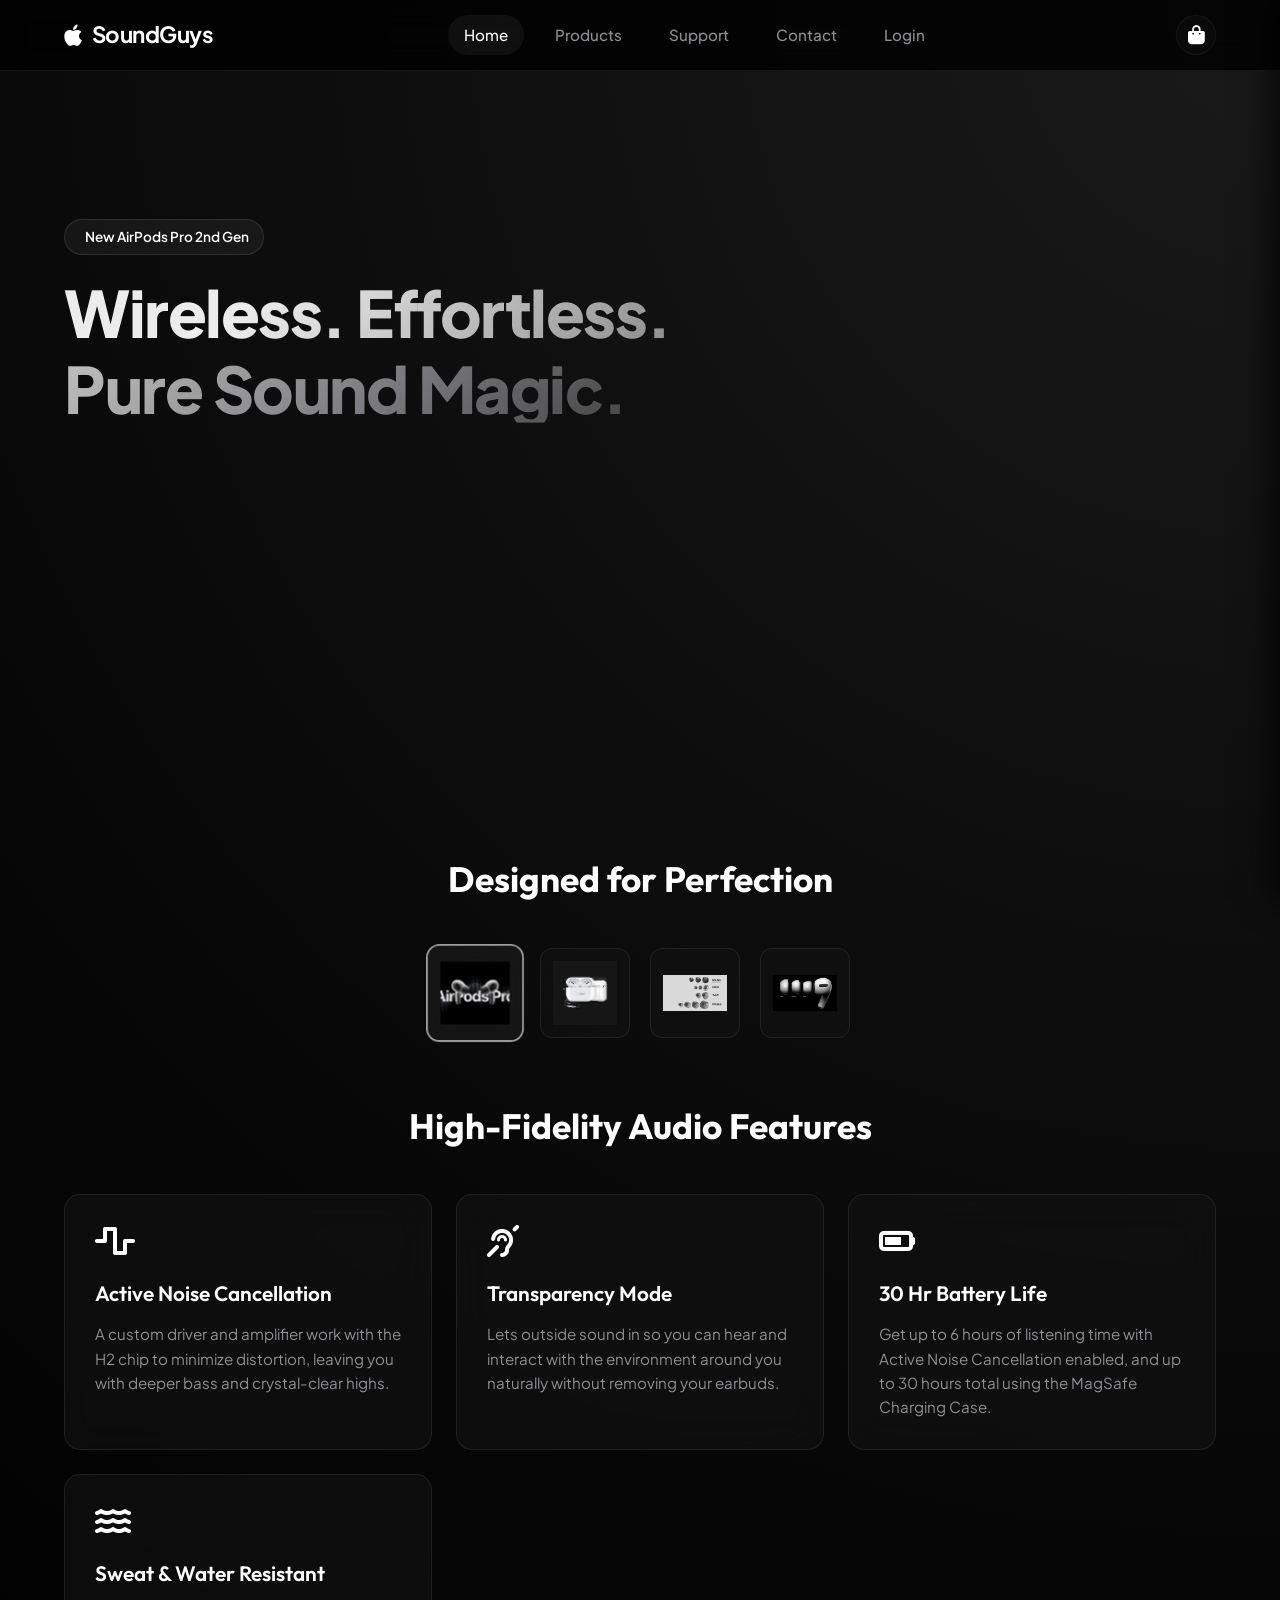
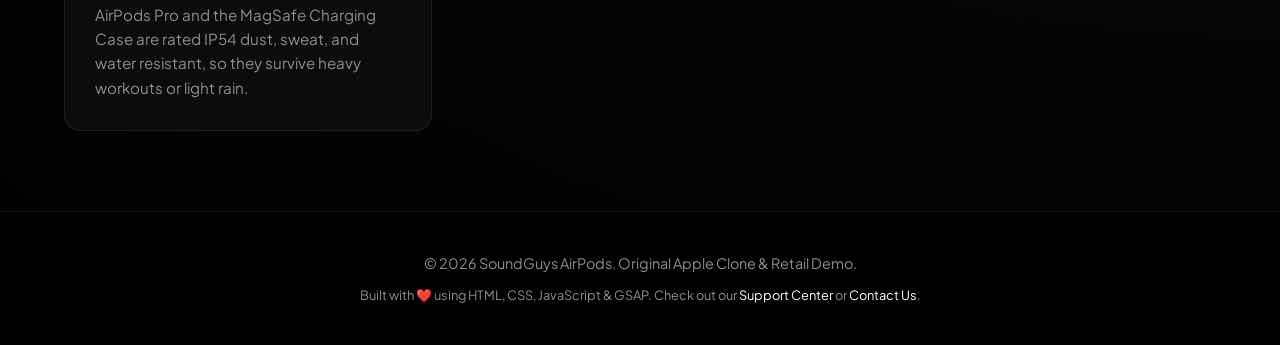
==== index.html @ 5c105b06 "feat: add responsive mobile hamburger navigation menu" ====
<!DOCTYPE html>
<html lang="en">
<head>
  <meta charset="UTF-8">
  <meta name="viewport" content="width=device-width, initial-scale=1.0">
  <meta name="description" content="Discover the ultimate sound experience with SoundGuys AirPods Pro. Immerse yourself with Active Noise Cancellation, Transparency mode, and custom glassmorphism styling.">
  <title>SoundGuys AirPods Pro | Immersive Sound</title>
  
  <!-- CDNs for styling & icons -->
  <link rel="stylesheet" href="https://cdnjs.cloudflare.com/ajax/libs/font-awesome/6.4.0/css/all.min.css">
  <link rel="stylesheet" href="./index.css">
</head>
<body>

  <!-- Global Glassmorphism Header -->
  <header class="global-header">
    <div class="nav-container">
      <a href="./index.html" class="logo-link" id="logo">
        <i class="fa-brands fa-apple"></i>
        <span>SoundGuys</span>
      </a>
      
      <nav class="main-nav">
        <a href="./index.html" class="active">Home</a>
        <a href="./product.html">Products</a>
        <a href="./support.html">Support</a>
        <a href="./contact.html">Contact</a>
        <a href="./login.html">Login</a>
      </nav>

      <div class="nav-actions">
        <button class="icon-btn cart-trigger" id="cartTrigger" aria-label="Open Shopping Bag">
          <i class="fa-solid fa-bag-shopping"></i>
          <span class="cart-btn-badge cart-count-badge" style="display: none;">0</span>
        </button>
        <button class="icon-btn mobile-menu-trigger" id="mobileMenuBtn" aria-label="Toggle Navigation Menu">
          <i class="fa-solid fa-bars"></i>
        </button>
      </div>
    </div>
    
    <!-- Mobile Navigation Panel -->
    <div class="mobile-nav-panel" id="mobileNavPanel">
      <a href="./index.html" class="active">Home</a>
      <a href="./product.html">Products</a>
      <a href="./support.html">Support</a>
      <a href="./contact.html">Contact</a>
      <a href="./login.html">Login</a>
    </div>
  </header>

  <!-- Hero Section -->
  <section class="hero-section">
    <div class="hero-text">
      <div class="hero-badge" id="heroBadge">
        <i class="fa-solid fa-sparkles"></i> New AirPods Pro 2nd Gen
      </div>
      <h1 id="heroTitle">
        <span>Wireless. Effortless.</span>
        <span class="gradient-text">Pure Sound Magic.</span>
      </h1>
      <p id="heroDesc">
        Designed to deliver up to 2x more Active Noise Cancellation for immersive acoustics. Adaptive Audio tailors the noise control to your environment, and Personalized Spatial Audio wraps sound all around you.
      </p>
      <div class="hero-cta" id="heroCta">
        <button class="btn-primary" onclick="addToCart('AirPods Pro', 21389, './imge/airpods-pro.webp')">
          <i class="fa-solid fa-bag-shopping"></i> Buy Now - ₹21,389
        </button>
        <a href="./product.html" class="btn-secondary">
          Explore All Products
        </a>
      </div>
    </div>

    <div class="hero-image-container" id="heroImgContainer">
      <div class="hero-image-bg"></div>
      <img id="mainImage" src="./imge/641141.jpeg" alt="AirPods Pro Showcase" />
    </div>
  </section>

  <!-- Gallery Showcase -->
  <section class="gallery-section">
    <h2 class="section-title">Designed for Perfection</h2>
    
    <div class="gallery-thumbnails" id="galleryThumbnails">
      <div class="gallery-thumbnail glass-panel active" onclick="changeShowcaseImage('./imge/641141.jpeg', this)" aria-label="Main AirPods Case View">
        <img src="./imge/641141.jpeg" alt="AirPods Pro Case View">
      </div>
      <div class="gallery-thumbnail glass-panel" onclick="changeShowcaseImage('./imge/airpods-case.webp', this)" aria-label="Charging Case Close-up">
        <img src="./imge/airpods-case.webp" alt="AirPods Case Detail">
      </div>
      <div class="gallery-thumbnail glass-panel" onclick="changeShowcaseImage('./imge/Ear-tips.webp', this)" aria-label="Ear Tips Sizing Options">
        <img src="./imge/Ear-tips.webp" alt="Ear Tips Detail">
      </div>
      <div class="gallery-thumbnail glass-panel" onclick="changeShowcaseImage('./imge/airpods-fit.jpg', this)" aria-label="Comfort Fit Showcase">
        <img src="./imge/airpods-fit.jpg" alt="AirPods Fit Detail">
      </div>
    </div>
  </section>

  <!-- Technical Specifications Showcase -->
  <section class="specs-section">
    <h2 class="section-title">High-Fidelity Audio Features</h2>
    
    <div class="specs-grid">
      <div class="spec-card glass-panel" id="spec1">
        <i class="fa-solid fa-wave-square"></i>
        <h3>Active Noise Cancellation</h3>
        <p>A custom driver and amplifier work with the H2 chip to minimize distortion, leaving you with deeper bass and crystal-clear highs.</p>
      </div>
      <div class="spec-card glass-panel" id="spec2">
        <i class="fa-solid fa-ear-deaf"></i>
        <h3>Transparency Mode</h3>
        <p>Lets outside sound in so you can hear and interact with the environment around you naturally without removing your earbuds.</p>
      </div>
      <div class="spec-card glass-panel" id="spec3">
        <i class="fa-solid fa-battery-three-quarters"></i>
        <h3>30 Hr Battery Life</h3>
        <p>Get up to 6 hours of listening time with Active Noise Cancellation enabled, and up to 30 hours total using the MagSafe Charging Case.</p>
      </div>
      <div class="spec-card glass-panel" id="spec4">
        <i class="fa-solid fa-water"></i>
        <h3>Sweat & Water Resistant</h3>
        <p>AirPods Pro and the MagSafe Charging Case are rated IP54 dust, sweat, and water resistant, so they survive heavy workouts or light rain.</p>
      </div>
    </div>
  </section>

  <!-- Global Footer -->
  <footer class="global-footer">
    <div class="container">
      <p>&copy; 2026 SoundGuys AirPods. Original Apple Clone & Retail Demo.</p>
      <p style="margin-top: 10px; font-size: 0.8rem; color: var(--text-secondary);">
        Built with ❤️ using HTML, CSS, JavaScript & GSAP. Check out our <a href="./support.html">Support Center</a> or <a href="./contact.html">Contact Us</a>.
      </p>
    </div>
  </footer>

  <!-- Include GSAP and Custom Cart Actions -->
  <script src="https://cdnjs.cloudflare.com/ajax/libs/gsap/3.12.2/gsap.min.js"></script>
  <script src="./cart.js"></script>
  
  <script>
    // GSAP Intro Animations
    window.addEventListener("DOMContentLoaded", () => {
      // Create timeline
      const tl = gsap.timeline({ defaults: { ease: "power3.out" } });
      
      tl.from("#logo", { duration: 0.8, opacity: 0, y: -20 })
        .from(".main-nav a", { duration: 0.5, opacity: 0, y: -10, stagger: 0.1 }, "-=0.4")
        .from("#cartTrigger", { duration: 0.5, opacity: 0, scale: 0.5 }, "-=0.3")
        .from("#heroBadge", { duration: 0.6, opacity: 0, x: -30 })
        .from("#heroTitle span", { duration: 0.8, opacity: 0, y: 30, stagger: 0.15 }, "-=0.4")
        .from("#heroDesc", { duration: 0.6, opacity: 0, y: 20 }, "-=0.4")
        .from("#heroCta button, #heroCta a", { duration: 0.6, opacity: 0, y: 15, stagger: 0.1 }, "-=0.4")
        .from("#heroImgContainer", { duration: 1.2, opacity: 0, scale: 0.8 }, "-=0.8");

      // Subtle Floating Animation for the Main AirPod Image
      gsap.to("#mainImage", {
        y: -15,
        duration: 3,
        ease: "sine.inOut",
        yoyo: true,
        repeat: -1
      });

      // 3D Parallax Tilt Effect on Main Image Container
      const imgContainer = document.getElementById("heroImgContainer");
      const mainImg = document.getElementById("mainImage");
      
      if (imgContainer && mainImg) {
        imgContainer.addEventListener("mousemove", (e) => {
          const rect = imgContainer.getBoundingClientRect();
          const x = e.clientX - rect.left - rect.width/2;
          const y = e.clientY - rect.top - rect.height/2;
          
          // Limit rotation to max 15 degrees
          const rotateX = -y / (rect.height / 30);
          const rotateY = x / (rect.width / 30);
          
          gsap.to(mainImg, {
            rotationX: rotateX,
            rotationY: rotateY,
            transformPerspective: 600,
            ease: "power1.out",
            duration: 0.3
          });
        });

        imgContainer.addEventListener("mouseleave", () => {
          gsap.to(mainImg, {
            rotationX: 0,
            rotationY: 0,
            ease: "power2.out",
            duration: 0.6
          });
        });
      }
      
      // Scroll-Triggered animations for spec cards (approximate viewport trigger for simple landing page)
      gsap.from(".spec-card", {
        opacity: 0,
        y: 50,
        duration: 0.8,
        stagger: 0.2,
        ease: "power2.out",
        delay: 0.5
      });
    });

    // Gallery Swap Animation (GSAP Crossfade)
    function changeShowcaseImage(src, element) {
      const mainImage = document.getElementById("mainImage");
      if (!mainImage || mainImage.src.endsWith(src.replace("./", ""))) return;

      // Deactivate other thumbnails
      document.querySelectorAll(".gallery-thumbnail").forEach(thumb => {
        thumb.classList.remove("active");
      });
      element.classList.add("active");

      // Crossfade transition
      gsap.to(mainImage, {
        opacity: 0,
        scale: 0.95,
        duration: 0.35,
        onComplete: () => {
          mainImage.src = src;
          gsap.to(mainImage, {
            opacity: 1,
            scale: 1,
            duration: 0.45,
            ease: "back.out(1.2)"
          });
        }
      });
    }
  </script>
</body>
</html>
---- index.css ----
/* Import Premium Fonts */
@import url('https://fonts.googleapis.com/css2?family=Outfit:wght@300;400;500;600;700;800&family=Plus+Jakarta+Sans:wght@300;400;500;600;700&display=swap');

/* Reset and Global Styles */
* {
  margin: 0;
  padding: 0;
  box-sizing: border-box;
  font-family: var(--font-body);
}

:root {
  --bg-color: #000000;
  --bg-gradient: radial-gradient(circle at top right, #1a1a1a 0%, #080808 60%, #000000 100%);
  --panel-bg: rgba(18, 18, 18, 0.7);
  --panel-bg-opaque: #121212;
  --panel-border: rgba(255, 255, 255, 0.08);
  --text-primary: #ffffff;
  --text-secondary: #8e8e93;
  --accent-color: #ffffff;
  --accent-glow: rgba(255, 255, 255, 0.12);
  --accent-hover: #e8e8ed;
  --danger-color: #8e8e93; /* Monochromatic alternative for alerts */
  --success-color: #ffffff;
  --info-color: #8e8e93;
  --backdrop-blur: blur(20px);
  --transition-smooth: all 0.4s cubic-bezier(0.16, 1, 0.3, 1);
  --font-heading: 'Outfit', sans-serif;
  --font-body: 'Plus Jakarta Sans', sans-serif;
}

body {
  background: var(--bg-color);
  background-image: var(--bg-gradient);
  color: var(--text-primary);
  min-height: 100vh;
  overflow-x: hidden;
  line-height: 1.6;
}

/* Custom Scrollbar */
::-webkit-scrollbar {
  width: 10px;
}
::-webkit-scrollbar-track {
  background: var(--bg-color);
}
::-webkit-scrollbar-thumb {
  background: rgba(255, 255, 255, 0.1);
  border-radius: 5px;
  border: 2px solid var(--bg-color);
}
::-webkit-scrollbar-thumb:hover {
  background: rgba(255, 255, 255, 0.2);
}

/* Glassmorphism Containers */
.glass-panel {
  background: var(--panel-bg);
  backdrop-filter: var(--backdrop-blur);
  -webkit-backdrop-filter: var(--backdrop-blur);
  border: 1px solid var(--panel-border);
  border-radius: 16px;
}

/* Navigation Bar */
header.global-header {
  position: sticky;
  top: 0;
  z-index: 100;
  background: rgba(0, 0, 0, 0.8);
  backdrop-filter: blur(15px);
  -webkit-backdrop-filter: blur(15px);
  border-bottom: 1px solid var(--panel-border);
  padding: 15px 0;
}

header.global-header .nav-container {
  max-width: 1200px;
  margin: 0 auto;
  display: flex;
  justify-content: space-between;
  align-items: center;
  padding: 0 24px;
}

.logo-link {
  display: flex;
  align-items: center;
  gap: 10px;
  text-decoration: none;
  color: var(--text-primary);
  font-family: var(--font-heading);
  font-weight: 700;
  font-size: 1.4rem;
  letter-spacing: -0.5px;
  transition: var(--transition-smooth);
}

.logo-link i {
  color: var(--text-primary);
  font-size: 1.5rem;
}

.logo-link:hover {
  transform: translateY(-1px);
  opacity: 0.9;
}

nav.main-nav {
  display: flex;
  align-items: center;
  gap: 15px;
}

nav.main-nav a {
  color: var(--text-secondary);
  text-decoration: none;
  font-weight: 500;
  font-size: 0.95rem;
  padding: 8px 16px;
  border-radius: 20px;
  transition: var(--transition-smooth);
  position: relative;
}

nav.main-nav a:hover,
nav.main-nav a.active {
  color: var(--text-primary);
  background: rgba(255, 255, 255, 0.05);
}

/* Navbar action buttons */
.nav-actions {
  display: flex;
  align-items: center;
  gap: 16px;
}

.icon-btn {
  background: none;
  border: none;
  color: var(--text-primary);
  font-size: 1.2rem;
  cursor: pointer;
  width: 40px;
  height: 40px;
  border-radius: 50%;
  display: flex;
  align-items: center;
  justify-content: center;
  transition: var(--transition-smooth);
  position: relative;
  border: 1px solid rgba(255, 255, 255, 0.05);
  background: rgba(255, 255, 255, 0.02);
}

.icon-btn:hover {
  background: rgba(255, 255, 255, 0.1);
  border-color: rgba(255, 255, 255, 0.2);
  transform: translateY(-2px);
}

.cart-btn-badge {
  position: absolute;
  top: -5px;
  right: -5px;
  background: var(--text-primary);
  color: var(--bg-color);
  font-size: 0.75rem;
  font-weight: 700;
  width: 20px;
  height: 20px;
  border-radius: 50%;
  display: flex;
  align-items: center;
  justify-content: center;
  box-shadow: 0 0 10px var(--accent-glow);
  animation: badgePulse 2s infinite;
}

@keyframes badgePulse {
  0% { transform: scale(1); }
  50% { transform: scale(1.1); box-shadow: 0 0 15px var(--accent-color); }
  100% { transform: scale(1); }
}

/* Floating / Global Buttons - Monochrome */
.btn-primary {
  background: var(--accent-color);
  color: var(--bg-color);
  border: none;
  padding: 12px 28px;
  border-radius: 30px;
  font-size: 1rem;
  font-weight: 700;
  cursor: pointer;
  display: inline-flex;
  align-items: center;
  gap: 8px;
  transition: var(--transition-smooth);
  box-shadow: 0 4px 14px var(--accent-glow);
}

.btn-primary:hover {
  background: var(--accent-hover);
  box-shadow: 0 6px 20px var(--accent-glow);
  transform: translateY(-2px);
}

.btn-secondary {
  background: rgba(255, 255, 255, 0.05);
  color: var(--text-primary);
  border: 1px solid rgba(255, 255, 255, 0.08);
  padding: 12px 28px;
  border-radius: 30px;
  font-size: 1rem;
  font-weight: 600;
  cursor: pointer;
  display: inline-flex;
  align-items: center;
  gap: 8px;
  transition: var(--transition-smooth);
}

.btn-secondary:hover {
  background: rgba(255, 255, 255, 0.12);
  border-color: rgba(255, 255, 255, 0.2);
  transform: translateY(-2px);
}

/* Home / Hero Showcase */
.hero-section {
  max-width: 1200px;
  margin: 0 auto;
  padding: 60px 24px;
  display: grid;
  grid-template-columns: 1.2fr 0.8fr;
  align-items: center;
  gap: 40px;
  min-height: 80vh;
}

.hero-text {
  max-width: 650px;
}

.hero-badge {
  display: inline-flex;
  align-items: center;
  gap: 6px;
  background: rgba(255, 255, 255, 0.05);
  border: 1px solid rgba(255, 255, 255, 0.1);
  color: var(--text-primary);
  padding: 6px 14px;
  border-radius: 20px;
  font-size: 0.85rem;
  font-weight: 600;
  margin-bottom: 20px;
}

.hero-text h1 {
  font-family: var(--font-heading);
  font-size: 4rem;
  font-weight: 800;
  line-height: 1.1;
  letter-spacing: -1.5px;
  margin-bottom: 24px;
}

.hero-text h1 span {
  display: block;
  background: linear-gradient(135deg, #ffffff 30%, #8e8e8e 100%);
  -webkit-background-clip: text;
  -webkit-text-fill-color: transparent;
}

.hero-text h1 span.gradient-text {
  background: linear-gradient(135deg, #ffffff 0%, #a1a1a6 50%, #444444 100%);
  -webkit-background-clip: text;
  -webkit-text-fill-color: transparent;
}

.hero-text p {
  font-size: 1.15rem;
  color: var(--text-secondary);
  margin-bottom: 36px;
  max-width: 550px;
}

.hero-cta {
  display: flex;
  gap: 16px;
  flex-wrap: wrap;
}

.hero-image-container {
  display: flex;
  justify-content: center;
  align-items: center;
  position: relative;
}

.hero-image-bg {
  position: absolute;
  width: 400px;
  height: 400px;
  background: radial-gradient(circle, var(--accent-glow) 0%, rgba(0,0,0,0) 70%);
  z-index: 1;
  filter: blur(20px);
}

.hero-image-container img {
  position: relative;
  z-index: 2;
  width: 100%;
  max-width: 400px;
  height: auto;
  filter: drop-shadow(0 20px 40px rgba(0,0,0,0.5));
  transition: transform 0.1s ease-out;
}

/* Features Showcase Grid */
.specs-section {
  max-width: 1200px;
  margin: 60px auto;
  padding: 0 24px;
}

.section-title {
  text-align: center;
  font-family: var(--font-heading);
  font-size: 2.2rem;
  font-weight: 700;
  margin-bottom: 40px;
}

.specs-grid {
  display: grid;
  grid-template-columns: repeat(auto-fit, minmax(280px, 1fr));
  gap: 24px;
}

.spec-card {
  padding: 30px;
  text-align: left;
  transition: var(--transition-smooth);
}

.spec-card:hover {
  transform: translateY(-5px);
  border-color: rgba(255, 255, 255, 0.15);
  box-shadow: 0 10px 30px rgba(0,0,0,0.3);
}

.spec-card i {
  font-size: 2rem;
  color: var(--text-primary);
  margin-bottom: 20px;
  display: inline-block;
}

.spec-card h3 {
  font-family: var(--font-heading);
  font-size: 1.3rem;
  font-weight: 600;
  margin-bottom: 12px;
}

.spec-card p {
  color: var(--text-secondary);
  font-size: 0.95rem;
}

/* Interactive Image Gallery */
.gallery-section {
  max-width: 1200px;
  margin: 60px auto;
  padding: 0 24px;
  text-align: center;
}

.gallery-thumbnails {
  display: flex;
  justify-content: center;
  gap: 20px;
  margin-top: 40px;
  flex-wrap: wrap;
}

.gallery-thumbnail {
  padding: 12px;
  cursor: pointer;
  transition: var(--transition-smooth);
  width: 90px;
  height: 90px;
  display: flex;
  align-items: center;
  justify-content: center;
  border-radius: 12px;
}

.gallery-thumbnail img {
  max-width: 100%;
  max-height: 100%;
  object-fit: contain;
}

.gallery-thumbnail:hover,
.gallery-thumbnail.active {
  border-color: var(--text-primary);
  background: rgba(255, 255, 255, 0.05);
  transform: scale(1.08);
}

/* Footer Section */
footer.global-footer {
  border-top: 1px solid var(--panel-border);
  background: rgba(0, 0, 0, 0.95);
  padding: 40px 0;
  margin-top: 80px;
  text-align: center;
  color: var(--text-secondary);
  font-size: 0.9rem;
}

footer.global-footer a {
  color: var(--text-primary);
  text-decoration: none;
  transition: var(--transition-smooth);
}

footer.global-footer a:hover {
  color: var(--text-secondary);
}

/* SHOPPING CART DRAWER STYLING */
.cart-overlay {
  position: fixed;
  top: 0;
  left: 0;
  width: 100%;
  height: 100%;
  background: rgba(0, 0, 0, 0.7);
  backdrop-filter: blur(8px);
  z-index: 1000;
  opacity: 0;
  visibility: hidden;
  transition: var(--transition-smooth);
}

.cart-overlay.active {
  opacity: 1;
  visibility: visible;
}

.cart-drawer {
  position: fixed;
  top: 0;
  right: 0;
  width: 420px;
  max-width: 100%;
  height: 100%;
  background: var(--panel-bg-opaque);
  border-left: 1px solid var(--panel-border);
  z-index: 1001;
  transform: translateX(100%);
  transition: var(--transition-smooth);
  display: flex;
  flex-direction: column;
  box-shadow: -10px 0 30px rgba(0,0,0,0.7);
}

.cart-drawer.open {
  transform: translateX(0);
}

.cart-header {
  padding: 24px;
  border-bottom: 1px solid var(--panel-border);
  display: flex;
  justify-content: space-between;
  align-items: center;
}

.cart-header h3 {
  font-family: var(--font-heading);
  font-size: 1.4rem;
  font-weight: 700;
  display: flex;
  align-items: center;
  gap: 8px;
}

.cart-count-badge {
  background: var(--text-primary);
  color: var(--bg-color);
  font-size: 0.8rem;
  padding: 2px 8px;
  border-radius: 12px;
}

.cart-close-btn {
  background: none;
  border: none;
  color: var(--text-primary);
  font-size: 1.8rem;
  cursor: pointer;
  transition: var(--transition-smooth);
}

.cart-close-btn:hover {
  transform: rotate(90deg);
  color: var(--text-secondary);
}

.cart-body {
  flex: 1;
  overflow-y: auto;
  padding: 24px;
  display: flex;
  flex-direction: column;
  gap: 20px;
}

/* Empty Cart State */
.cart-empty-state {
  text-align: center;
  margin: auto 0;
  display: flex;
  flex-direction: column;
  align-items: center;
  gap: 16px;
  color: var(--text-secondary);
}

.cart-empty-state i {
  font-size: 3rem;
  color: rgba(255,255,255,0.03);
}

.cart-shop-link {
  color: var(--text-primary);
  text-decoration: none;
  font-weight: 600;
  font-size: 0.95rem;
  transition: var(--transition-smooth);
  border-bottom: 1px solid transparent;
}

.cart-shop-link:hover {
  border-color: var(--text-primary);
}

/* Cart Items */
.cart-item {
  display: flex;
  gap: 16px;
  padding-bottom: 20px;
  border-bottom: 1px solid rgba(255, 255, 255, 0.05);
}

.cart-item-image {
  width: 80px;
  height: 80px;
  object-fit: contain;
  background: rgba(255,255,255,0.02);
  border-radius: 8px;
  padding: 8px;
  border: 1px solid rgba(255, 255, 255, 0.05);
}

.cart-item-details {
  flex: 1;
  display: flex;
  flex-direction: column;
  justify-content: space-between;
}

.cart-item-name {
  font-family: var(--font-heading);
  font-size: 1.05rem;
  font-weight: 600;
}

.cart-item-price {
  font-size: 0.95rem;
  font-weight: 600;
  color: var(--text-primary);
}

.cart-item-controls {
  display: flex;
  justify-content: space-between;
  align-items: center;
  margin-top: 8px;
}

.quantity-control {
  display: flex;
  align-items: center;
  border: 1px solid rgba(255,255,255,0.08);
  border-radius: 6px;
  overflow: hidden;
}

.quantity-control button {
  background: rgba(255, 255, 255, 0.02);
  border: none;
  color: var(--text-primary);
  width: 28px;
  height: 28px;
  cursor: pointer;
  font-weight: 600;
  font-size: 0.9rem;
  transition: var(--transition-smooth);
}

.quantity-control button:hover {
  background: rgba(255, 255, 255, 0.1);
}

.quantity-control span {
  padding: 0 12px;
  font-size: 0.9rem;
  font-weight: 600;
}

.cart-item-remove {
  background: none;
  border: none;
  color: var(--text-secondary);
  cursor: pointer;
  font-size: 1rem;
  transition: var(--transition-smooth);
}

.cart-item-remove:hover {
  color: var(--text-primary);
}

.cart-footer {
  padding: 24px;
  border-top: 1px solid var(--panel-border);
  background: rgba(255,255,255,0.01);
}

.cart-summary {
  display: flex;
  flex-direction: column;
  gap: 12px;
  margin-bottom: 20px;
}

.summary-row {
  display: flex;
  justify-content: space-between;
  font-size: 0.95rem;
  color: var(--text-secondary);
}

.summary-row.total {
  border-top: 1px solid rgba(255, 255, 255, 0.05);
  padding-top: 12px;
  font-size: 1.2rem;
  font-weight: 700;
  color: var(--text-primary);
}

.checkout-btn {
  width: 100%;
  background: var(--text-primary);
  color: var(--bg-color);
  border: none;
  padding: 16px;
  border-radius: 12px;
  font-size: 1rem;
  font-weight: 700;
  cursor: pointer;
  transition: var(--transition-smooth);
  box-shadow: 0 4px 14px var(--accent-glow);
}

.checkout-btn:hover:not(:disabled) {
  background: var(--accent-hover);
  transform: translateY(-2px);
}

.checkout-btn:disabled {
  opacity: 0.4;
  cursor: not-allowed;
  box-shadow: none;
}

/* TOAST NOTIFICATIONS STYLING */
#toast-container {
  position: fixed;
  top: 24px;
  right: 24px;
  z-index: 9999;
  display: flex;
  flex-direction: column;
  gap: 12px;
  max-width: 380px;
  width: calc(100% - 48px);
}

.toast {
  background: rgba(18, 18, 18, 0.85);
  backdrop-filter: blur(15px);
  -webkit-backdrop-filter: blur(15px);
  border: 1px solid var(--panel-border);
  border-radius: 12px;
  padding: 16px;
  display: flex;
  align-items: center;
  justify-content: space-between;
  gap: 12px;
  box-shadow: 0 10px 30px rgba(0,0,0,0.5);
  transform: translateX(120%);
  opacity: 0;
  transition: all 0.5s cubic-bezier(0.16, 1, 0.3, 1);
  border-left: 4px solid var(--text-primary);
}

.toast.show {
  transform: translateX(0);
  opacity: 1;
}

.toast.hide {
  transform: translateY(-20px);
  opacity: 0;
}

.toast-content {
  display: flex;
  align-items: center;
  gap: 12px;
}

.toast i {
  font-size: 1.25rem;
  color: var(--text-primary);
}

.toast.error i, .toast.error {
  border-left-color: var(--text-secondary);
}

.toast.error i {
  color: var(--text-secondary);
}

.toast-message {
  font-size: 0.9rem;
  font-weight: 500;
  color: var(--text-primary);
}

.toast-close {
  background: none;
  border: none;
  color: var(--text-secondary);
  font-size: 1.2rem;
  cursor: pointer;
  transition: var(--transition-smooth);
}

.toast-close:hover {
  color: var(--text-primary);
}

/* RESPONSIVE LAYOUT */
@media (max-width: 992px) {
  .hero-section {
    grid-template-columns: 1fr;
    text-align: center;
    padding: 40px 24px;
    gap: 20px;
  }

  .hero-text {
    max-width: 100%;
    margin: 0 auto;
    display: flex;
    flex-direction: column;
    align-items: center;
  }

  .hero-text h1 {
    font-size: 3rem;
  }

  .hero-cta {
    justify-content: center;
  }

  .hero-image-container {
    order: -1;
  }
}

/* Mobile Menu Trigger & Panel Styles */
.mobile-menu-trigger {
  display: none;
}

.mobile-nav-panel {
  display: none;
  flex-direction: column;
  background: rgba(0, 0, 0, 0.95);
  backdrop-filter: blur(15px);
  border-top: 1px solid var(--panel-border);
  padding: 15px 24px;
  position: absolute;
  top: 100%;
  left: 0;
  width: 100%;
  z-index: 99;
  box-shadow: 0 10px 20px rgba(0, 0, 0, 0.5);
  transition: var(--transition-smooth);
}

.mobile-nav-panel.open {
  display: flex;
  animation: slideDown 0.3s ease forwards;
}

@keyframes slideDown {
  from { opacity: 0; transform: translateY(-10px); }
  to { opacity: 1; transform: translateY(0); }
}

.mobile-nav-panel a {
  color: var(--text-secondary);
  text-decoration: none;
  font-weight: 500;
  font-size: 1.1rem;
  padding: 12px 0;
  border-bottom: 1px solid rgba(255, 255, 255, 0.05);
  transition: var(--transition-smooth);
}

.mobile-nav-panel a:last-child {
  border-bottom: none;
}

.mobile-nav-panel a:hover,
.mobile-nav-panel a.active {
  color: var(--text-primary);
  padding-left: 8px;
}

@media (max-width: 768px) {
  header.global-header .nav-container {
    padding: 0 16px;
  }

  nav.main-nav {
    display: none;
  }

  .mobile-menu-trigger {
    display: flex;
  }

  .hero-text h1 {
    font-size: 2.5rem;
  }
}
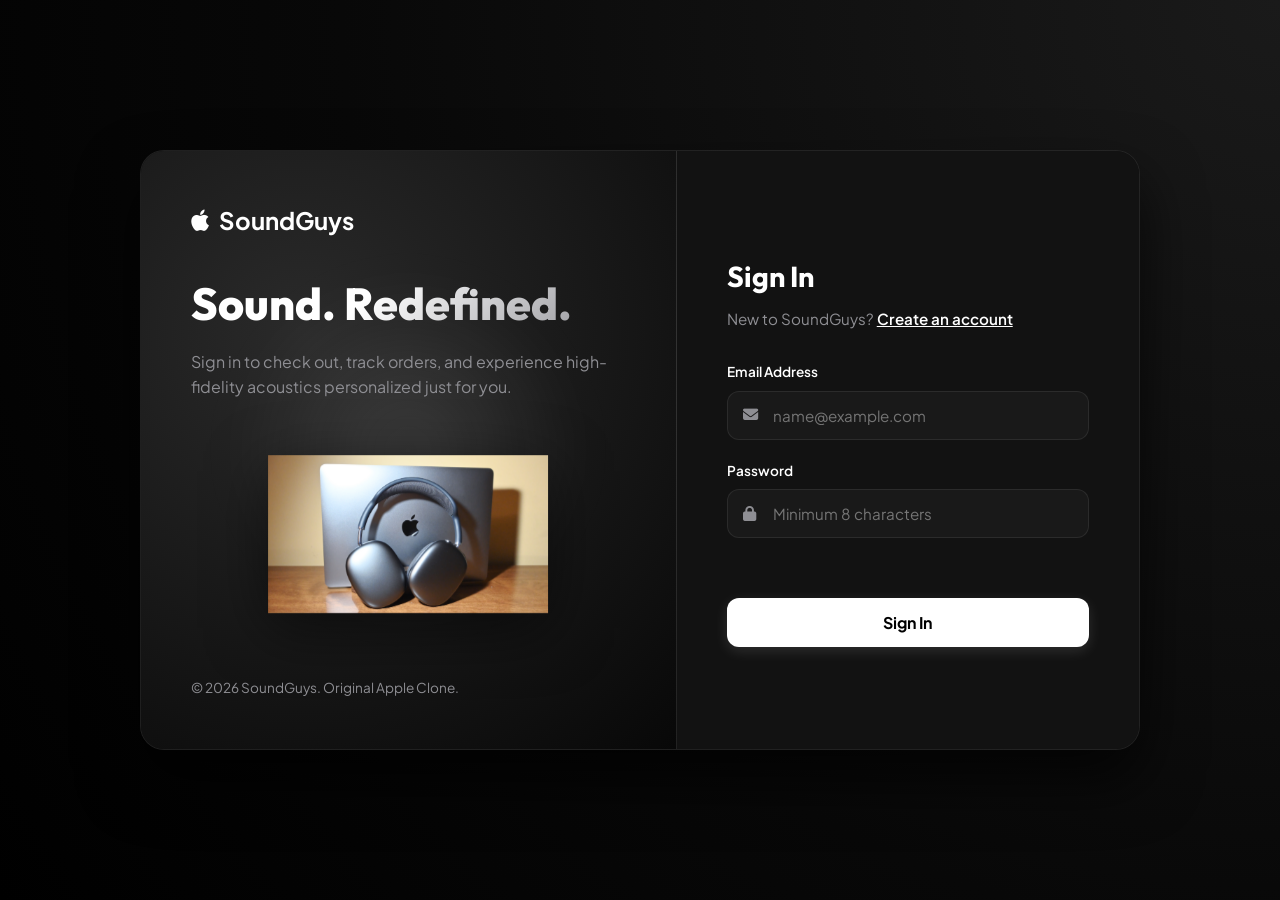
==== commit 020e7d9f: "feat: make login (index.html) the entry point, rename home page, and reduce layout spacing" ====
--- a/index.html
+++ b/index.html
@@ -1,240 +1,94 @@
 <!DOCTYPE html>
 <html lang="en">
 <head>
-  <meta charset="UTF-8">
-  <meta name="viewport" content="width=device-width, initial-scale=1.0">
-  <meta name="description" content="Discover the ultimate sound experience with SoundGuys AirPods Pro. Immerse yourself with Active Noise Cancellation, Transparency mode, and custom glassmorphism styling.">
-  <title>SoundGuys AirPods Pro | Immersive Sound</title>
+  <meta charset="UTF-8" />
+  <meta name="viewport" content="width=device-width, initial-scale=1.0" />
+  <meta name="description" content="Sign in to your SoundGuys Account. Connect and access your personalized cart items and order histories.">
+  <title>Login | SoundGuys AirPods Shop</title>
   
   <!-- CDNs for styling & icons -->
   <link rel="stylesheet" href="https://cdnjs.cloudflare.com/ajax/libs/font-awesome/6.4.0/css/all.min.css">
   <link rel="stylesheet" href="./index.css">
+  <link rel="stylesheet" href="./login.css">
 </head>
-<body>
+<body class="auth-body">
 
-  <!-- Global Glassmorphism Header -->
-  <header class="global-header">
-    <div class="nav-container">
-      <a href="./index.html" class="logo-link" id="logo">
-        <i class="fa-brands fa-apple"></i>
-        <span>SoundGuys</span>
-      </a>
+  <div class="auth-container glass-panel">
+    
+    <!-- Left Showcase Panel -->
+    <div class="auth-showcase">
+      <div class="auth-showcase-bg"></div>
       
-      <nav class="main-nav">
-        <a href="./index.html" class="active">Home</a>
-        <a href="./product.html">Products</a>
-        <a href="./support.html">Support</a>
-        <a href="./contact.html">Contact</a>
-        <a href="./login.html">Login</a>
-      </nav>
+      <div class="auth-showcase-content">
+        <a href="./home.html" class="auth-logo" id="authLogo">
+          <i class="fa-brands fa-apple"></i>
+          <span>SoundGuys</span>
+        </a>
+        <h2 id="showcaseTitle">Sound. Redefined.</h2>
+        <p id="showcaseDesc">Sign in to check out, track orders, and experience high-fidelity acoustics personalized just for you.</p>
+      </div>
 
-      <div class="nav-actions">
-        <button class="icon-btn cart-trigger" id="cartTrigger" aria-label="Open Shopping Bag">
-          <i class="fa-solid fa-bag-shopping"></i>
-          <span class="cart-btn-badge cart-count-badge" style="display: none;">0</span>
-        </button>
-        <button class="icon-btn mobile-menu-trigger" id="mobileMenuBtn" aria-label="Toggle Navigation Menu">
-          <i class="fa-solid fa-bars"></i>
-        </button>
+      <div class="auth-showcase-image" id="showcaseImgContainer">
+        <img id="showcaseImage" src="./imge/AirPods-Max-2.webp" alt="AirPods Max Premium" />
       </div>
-    </div>
-    
-    <!-- Mobile Navigation Panel -->
-    <div class="mobile-nav-panel" id="mobileNavPanel">
-      <a href="./index.html" class="active">Home</a>
-      <a href="./product.html">Products</a>
-      <a href="./support.html">Support</a>
-      <a href="./contact.html">Contact</a>
-      <a href="./login.html">Login</a>
-    </div>
-  </header>
 
-  <!-- Hero Section -->
-  <section class="hero-section">
-    <div class="hero-text">
-      <div class="hero-badge" id="heroBadge">
-        <i class="fa-solid fa-sparkles"></i> New AirPods Pro 2nd Gen
-      </div>
-      <h1 id="heroTitle">
-        <span>Wireless. Effortless.</span>
-        <span class="gradient-text">Pure Sound Magic.</span>
-      </h1>
-      <p id="heroDesc">
-        Designed to deliver up to 2x more Active Noise Cancellation for immersive acoustics. Adaptive Audio tailors the noise control to your environment, and Personalized Spatial Audio wraps sound all around you.
-      </p>
-      <div class="hero-cta" id="heroCta">
-        <button class="btn-primary" onclick="addToCart('AirPods Pro', 21389, './imge/airpods-pro.webp')">
-          <i class="fa-solid fa-bag-shopping"></i> Buy Now - ₹21,389
-        </button>
-        <a href="./product.html" class="btn-secondary">
-          Explore All Products
-        </a>
+      <div class="auth-showcase-footer" id="showcaseFooter">
+        &copy; 2026 SoundGuys. Original Apple Clone.
       </div>
     </div>
 
-    <div class="hero-image-container" id="heroImgContainer">
-      <div class="hero-image-bg"></div>
-      <img id="mainImage" src="./imge/641141.jpeg" alt="AirPods Pro Showcase" />
+    <!-- Right Sign In Panel -->
+    <div class="auth-form-panel" id="formPanel">
+      <h3 id="formTitle">Sign In</h3>
+      <p class="auth-subtitle" id="formSubtitle">New to SoundGuys? <a href="./signup.html">Create an account</a></p>
+      
+      <form id="sign" class="auth-form">
+        <div class="auth-field">
+          <label for="UserName">Email Address</label>
+          <div class="auth-input-wrapper">
+            <i class="fa-solid fa-envelope"></i>
+            <input type="email" id="UserName" name="email" placeholder="name@example.com" required />
+          </div>
+        </div>
+
+        <div class="auth-field">
+          <label for="Password">Password</label>
+          <div class="auth-input-wrapper">
+            <i class="fa-solid fa-lock"></i>
+            <input type="password" id="Password" placeholder="Minimum 8 characters" required minlength="8" />
+          </div>
+          <div id="Errormsg" class="error-msg"></div>
+        </div>
+
+        <button type="submit" class="btn-auth" id="submitBtn">Sign In</button>
+      </form>
     </div>
-  </section>
 
-  <!-- Gallery Showcase -->
-  <section class="gallery-section">
-    <h2 class="section-title">Designed for Perfection</h2>
-    
-    <div class="gallery-thumbnails" id="galleryThumbnails">
-      <div class="gallery-thumbnail glass-panel active" onclick="changeShowcaseImage('./imge/641141.jpeg', this)" aria-label="Main AirPods Case View">
-        <img src="./imge/641141.jpeg" alt="AirPods Pro Case View">
-      </div>
-      <div class="gallery-thumbnail glass-panel" onclick="changeShowcaseImage('./imge/airpods-case.webp', this)" aria-label="Charging Case Close-up">
-        <img src="./imge/airpods-case.webp" alt="AirPods Case Detail">
-      </div>
-      <div class="gallery-thumbnail glass-panel" onclick="changeShowcaseImage('./imge/Ear-tips.webp', this)" aria-label="Ear Tips Sizing Options">
-        <img src="./imge/Ear-tips.webp" alt="Ear Tips Detail">
-      </div>
-      <div class="gallery-thumbnail glass-panel" onclick="changeShowcaseImage('./imge/airpods-fit.jpg', this)" aria-label="Comfort Fit Showcase">
-        <img src="./imge/airpods-fit.jpg" alt="AirPods Fit Detail">
-      </div>
-    </div>
-  </section>
+  </div>
 
-  <!-- Technical Specifications Showcase -->
-  <section class="specs-section">
-    <h2 class="section-title">High-Fidelity Audio Features</h2>
-    
-    <div class="specs-grid">
-      <div class="spec-card glass-panel" id="spec1">
-        <i class="fa-solid fa-wave-square"></i>
-        <h3>Active Noise Cancellation</h3>
-        <p>A custom driver and amplifier work with the H2 chip to minimize distortion, leaving you with deeper bass and crystal-clear highs.</p>
-      </div>
-      <div class="spec-card glass-panel" id="spec2">
-        <i class="fa-solid fa-ear-deaf"></i>
-        <h3>Transparency Mode</h3>
-        <p>Lets outside sound in so you can hear and interact with the environment around you naturally without removing your earbuds.</p>
-      </div>
-      <div class="spec-card glass-panel" id="spec3">
-        <i class="fa-solid fa-battery-three-quarters"></i>
-        <h3>30 Hr Battery Life</h3>
-        <p>Get up to 6 hours of listening time with Active Noise Cancellation enabled, and up to 30 hours total using the MagSafe Charging Case.</p>
-      </div>
-      <div class="spec-card glass-panel" id="spec4">
-        <i class="fa-solid fa-water"></i>
-        <h3>Sweat & Water Resistant</h3>
-        <p>AirPods Pro and the MagSafe Charging Case are rated IP54 dust, sweat, and water resistant, so they survive heavy workouts or light rain.</p>
-      </div>
-    </div>
-  </section>
+  <!-- Include GSAP & Login JS Validation -->
+  <script src="https://cdnjs.cloudflare.com/ajax/libs/gsap/3.12.2/gsap.min.js"></script>
+  <script src="./login.js"></script>
+  <script>
+    // GSAP load animations
+    window.addEventListener("DOMContentLoaded", () => {
+      const tl = gsap.timeline({ defaults: { ease: "power3.out" } });
 
-  <!-- Global Footer -->
-  <footer class="global-footer">
-    <div class="container">
-      <p>&copy; 2026 SoundGuys AirPods. Original Apple Clone & Retail Demo.</p>
-      <p style="margin-top: 10px; font-size: 0.8rem; color: var(--text-secondary);">
-        Built with ❤️ using HTML, CSS, JavaScript & GSAP. Check out our <a href="./support.html">Support Center</a> or <a href="./contact.html">Contact Us</a>.
-      </p>
-    </div>
-  </footer>
+      tl.from("#authLogo", { duration: 0.8, opacity: 0, y: -20 })
+        .from("#showcaseTitle", { duration: 0.6, opacity: 0, x: -30 }, "-=0.4")
+        .from("#showcaseDesc", { duration: 0.6, opacity: 0, x: -30 }, "-=0.5")
+        .from("#showcaseImage", { duration: 1, opacity: 0, scale: 0.8 }, "-=0.6")
+        .from("#formPanel > *", { duration: 0.6, opacity: 0, y: 20, stagger: 0.1 }, "-=0.8");
 
-  <!-- Include GSAP and Custom Cart Actions -->
-  <script src="https://cdnjs.cloudflare.com/ajax/libs/gsap/3.12.2/gsap.min.js"></script>
-  <script src="./cart.js"></script>
-  
-  <script>
-    // GSAP Intro Animations
-    window.addEventListener("DOMContentLoaded", () => {
-      // Create timeline
-      const tl = gsap.timeline({ defaults: { ease: "power3.out" } });
-      
-      tl.from("#logo", { duration: 0.8, opacity: 0, y: -20 })
-        .from(".main-nav a", { duration: 0.5, opacity: 0, y: -10, stagger: 0.1 }, "-=0.4")
-        .from("#cartTrigger", { duration: 0.5, opacity: 0, scale: 0.5 }, "-=0.3")
-        .from("#heroBadge", { duration: 0.6, opacity: 0, x: -30 })
-        .from("#heroTitle span", { duration: 0.8, opacity: 0, y: 30, stagger: 0.15 }, "-=0.4")
-        .from("#heroDesc", { duration: 0.6, opacity: 0, y: 20 }, "-=0.4")
-        .from("#heroCta button, #heroCta a", { duration: 0.6, opacity: 0, y: 15, stagger: 0.1 }, "-=0.4")
-        .from("#heroImgContainer", { duration: 1.2, opacity: 0, scale: 0.8 }, "-=0.8");
-
-      // Subtle Floating Animation for the Main AirPod Image
-      gsap.to("#mainImage", {
-        y: -15,
+      // Floating showcase graphic
+      gsap.to("#showcaseImage", {
+        y: -10,
         duration: 3,
         ease: "sine.inOut",
         yoyo: true,
         repeat: -1
       });
-
-      // 3D Parallax Tilt Effect on Main Image Container
-      const imgContainer = document.getElementById("heroImgContainer");
-      const mainImg = document.getElementById("mainImage");
-      
-      if (imgContainer && mainImg) {
-        imgContainer.addEventListener("mousemove", (e) => {
-          const rect = imgContainer.getBoundingClientRect();
-          const x = e.clientX - rect.left - rect.width/2;
-          const y = e.clientY - rect.top - rect.height/2;
-          
-          // Limit rotation to max 15 degrees
-          const rotateX = -y / (rect.height / 30);
-          const rotateY = x / (rect.width / 30);
-          
-          gsap.to(mainImg, {
-            rotationX: rotateX,
-            rotationY: rotateY,
-            transformPerspective: 600,
-            ease: "power1.out",
-            duration: 0.3
-          });
-        });
-
-        imgContainer.addEventListener("mouseleave", () => {
-          gsap.to(mainImg, {
-            rotationX: 0,
-            rotationY: 0,
-            ease: "power2.out",
-            duration: 0.6
-          });
-        });
-      }
-      
-      // Scroll-Triggered animations for spec cards (approximate viewport trigger for simple landing page)
-      gsap.from(".spec-card", {
-        opacity: 0,
-        y: 50,
-        duration: 0.8,
-        stagger: 0.2,
-        ease: "power2.out",
-        delay: 0.5
-      });
     });
-
-    // Gallery Swap Animation (GSAP Crossfade)
-    function changeShowcaseImage(src, element) {
-      const mainImage = document.getElementById("mainImage");
-      if (!mainImage || mainImage.src.endsWith(src.replace("./", ""))) return;
-
-      // Deactivate other thumbnails
-      document.querySelectorAll(".gallery-thumbnail").forEach(thumb => {
-        thumb.classList.remove("active");
-      });
-      element.classList.add("active");
-
-      // Crossfade transition
-      gsap.to(mainImage, {
-        opacity: 0,
-        scale: 0.95,
-        duration: 0.35,
-        onComplete: () => {
-          mainImage.src = src;
-          gsap.to(mainImage, {
-            opacity: 1,
-            scale: 1,
-            duration: 0.45,
-            ease: "back.out(1.2)"
-          });
-        }
-      });
-    }
   </script>
 </body>
 </html>
--- a/index.css
+++ b/index.css
@@ -233,12 +233,12 @@
 .hero-section {
   max-width: 1200px;
   margin: 0 auto;
-  padding: 60px 24px;
+  padding: 30px 24px;
   display: grid;
   grid-template-columns: 1.2fr 0.8fr;
   align-items: center;
   gap: 40px;
-  min-height: 80vh;
+  min-height: 50vh;
 }
 
 .hero-text {
@@ -323,7 +323,7 @@
 /* Features Showcase Grid */
 .specs-section {
   max-width: 1200px;
-  margin: 60px auto;
+  margin: 30px auto;
   padding: 0 24px;
 }
 
@@ -332,7 +332,7 @@
   font-family: var(--font-heading);
   font-size: 2.2rem;
   font-weight: 700;
-  margin-bottom: 40px;
+  margin-bottom: 20px;
 }
 
 .specs-grid {
@@ -375,7 +375,7 @@
 /* Interactive Image Gallery */
 .gallery-section {
   max-width: 1200px;
-  margin: 60px auto;
+  margin: 30px auto;
   padding: 0 24px;
   text-align: center;
 }
@@ -384,7 +384,7 @@
   display: flex;
   justify-content: center;
   gap: 20px;
-  margin-top: 40px;
+  margin-top: 20px;
   flex-wrap: wrap;
 }
 
@@ -418,7 +418,7 @@
   border-top: 1px solid var(--panel-border);
   background: rgba(0, 0, 0, 0.95);
   padding: 40px 0;
-  margin-top: 80px;
+  margin-top: 40px;
   text-align: center;
   color: var(--text-secondary);
   font-size: 0.9rem;
--- a/login.css
+++ b/login.css
@@ -0,0 +1,244 @@
+/* Premium Split Login & Signup Styling - Monochrome */
+.auth-body {
+  display: flex;
+  justify-content: center;
+  align-items: center;
+  min-height: 100vh;
+  padding: 24px;
+}
+
+.auth-container {
+  display: flex;
+  width: 1000px;
+  max-width: 100%;
+  min-height: 600px;
+  border-radius: 24px;
+  overflow: hidden;
+  box-shadow: 0 30px 60px rgba(0, 0, 0, 0.7);
+  border: 1px solid var(--panel-border);
+}
+
+/* Left Showcase Panel */
+.auth-showcase {
+  flex: 1.2;
+  background: radial-gradient(circle at 30% 30%, #2a2a2a 0%, #080808 100%);
+  padding: 50px;
+  display: flex;
+  flex-direction: column;
+  justify-content: space-between;
+  position: relative;
+  overflow: hidden;
+  border-right: 1px solid var(--panel-border);
+}
+
+.auth-showcase-bg {
+  position: absolute;
+  width: 350px;
+  height: 350px;
+  background: radial-gradient(circle, var(--accent-glow) 0%, rgba(0,0,0,0) 70%);
+  top: 50%;
+  left: 50%;
+  transform: translate(-50%, -50%);
+  filter: blur(30px);
+  z-index: 1;
+}
+
+.auth-showcase-content {
+  position: relative;
+  z-index: 2;
+}
+
+.auth-logo {
+  display: flex;
+  align-items: center;
+  gap: 10px;
+  text-decoration: none;
+  color: var(--text-primary);
+  font-family: var(--font-heading);
+  font-weight: 700;
+  font-size: 1.5rem;
+  margin-bottom: 40px;
+}
+
+.auth-logo i {
+  color: var(--text-primary);
+}
+
+.auth-showcase-content h2 {
+  font-family: var(--font-heading);
+  font-size: 2.8rem;
+  font-weight: 800;
+  line-height: 1.1;
+  margin-bottom: 20px;
+  background: linear-gradient(135deg, #ffffff 40%, #8e8e93 100%);
+  -webkit-background-clip: text;
+  -webkit-text-fill-color: transparent;
+}
+
+.auth-showcase-content p {
+  color: var(--text-secondary);
+  line-height: 1.6;
+  font-size: 1rem;
+}
+
+.auth-showcase-image {
+  position: relative;
+  z-index: 2;
+  display: flex;
+  justify-content: center;
+  align-items: center;
+  margin: 30px 0;
+}
+
+.auth-showcase-image img {
+  max-width: 280px;
+  height: auto;
+  filter: drop-shadow(0 15px 30px rgba(0,0,0,0.5));
+}
+
+.auth-showcase-footer {
+  position: relative;
+  z-index: 2;
+  color: var(--text-secondary);
+  font-size: 0.85rem;
+}
+
+/* Right Form Panel */
+.auth-form-panel {
+  flex: 1;
+  background: var(--panel-bg-opaque);
+  padding: 50px;
+  display: flex;
+  flex-direction: column;
+  justify-content: center;
+}
+
+.auth-form-panel h3 {
+  font-family: var(--font-heading);
+  font-size: 1.8rem;
+  font-weight: 700;
+  margin-bottom: 8px;
+  color: var(--text-primary);
+}
+
+.auth-subtitle {
+  color: var(--text-secondary);
+  font-size: 0.95rem;
+  margin-bottom: 30px;
+}
+
+.auth-subtitle a {
+  color: var(--text-primary);
+  text-decoration: underline;
+  font-weight: 600;
+  transition: var(--transition-smooth);
+}
+
+.auth-subtitle a:hover {
+  color: var(--text-secondary);
+}
+
+.auth-form {
+  display: flex;
+  flex-direction: column;
+  gap: 20px;
+}
+
+.auth-field {
+  display: flex;
+  flex-direction: column;
+  gap: 8px;
+}
+
+.auth-field label {
+  font-size: 0.85rem;
+  font-weight: 600;
+  color: var(--text-primary);
+}
+
+.auth-input-wrapper {
+  position: relative;
+}
+
+.auth-input-wrapper i {
+  position: absolute;
+  left: 16px;
+  top: 50%;
+  transform: translateY(-50%);
+  color: var(--text-secondary);
+  font-size: 0.95rem;
+}
+
+.auth-input-wrapper input {
+  width: 100%;
+  padding: 14px 16px 14px 45px;
+  background: rgba(255, 255, 255, 0.03);
+  border: 1px solid var(--panel-border);
+  color: var(--text-primary);
+  border-radius: 12px;
+  outline: none;
+  font-size: 0.95rem;
+  transition: var(--transition-smooth);
+}
+
+.auth-input-wrapper input:focus {
+  border-color: var(--text-primary);
+  box-shadow: 0 0 12px var(--accent-glow);
+  background: rgba(255, 255, 255, 0.06);
+}
+
+.error-msg {
+  color: var(--text-secondary);
+  font-size: 0.8rem;
+  font-weight: 500;
+  margin-top: 4px;
+  min-height: 18px;
+  transition: var(--transition-smooth);
+}
+
+.btn-auth {
+  width: 100%;
+  background: var(--text-primary);
+  color: #000000;
+  border: none;
+  padding: 14px;
+  border-radius: 12px;
+  font-size: 1rem;
+  font-weight: 700;
+  cursor: pointer;
+  transition: var(--transition-smooth);
+  box-shadow: 0 4px 14px var(--accent-glow);
+  margin-top: 10px;
+}
+
+.btn-auth:hover {
+  background: var(--accent-hover);
+  box-shadow: 0 6px 20px var(--accent-glow);
+  transform: translateY(-1px);
+}
+
+/* Responsive layout adjustments */
+@media (max-width: 850px) {
+  .auth-container {
+    flex-direction: column;
+    min-height: auto;
+  }
+
+  .auth-showcase {
+    padding: 30px;
+    border-right: none;
+    border-bottom: 1px solid var(--panel-border);
+  }
+
+  .auth-showcase h2 {
+    font-size: 2.2rem;
+  }
+
+  .auth-showcase-image {
+    margin: 15px 0;
+  }
+
+  .auth-form-panel {
+    padding: 30px;
+  }
+}
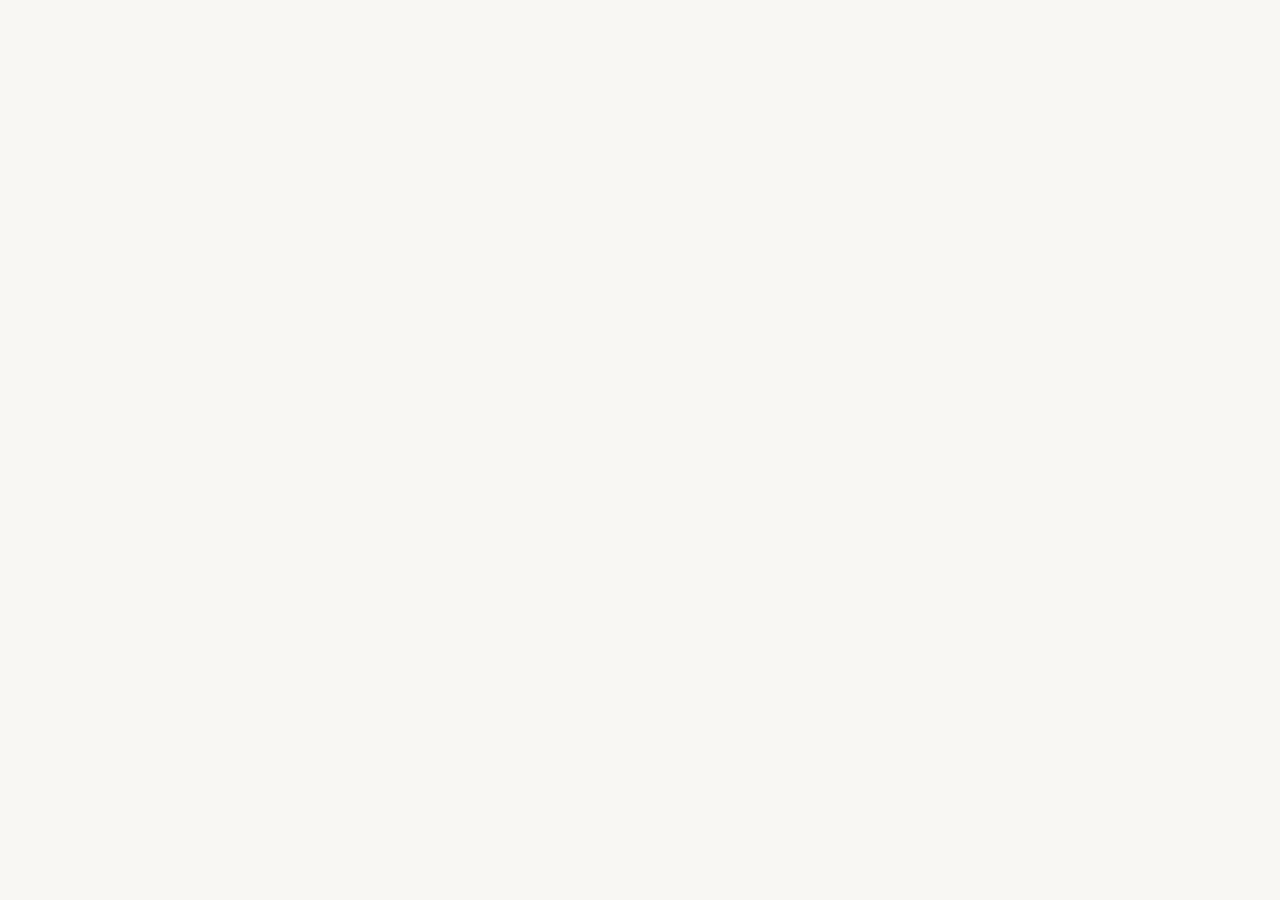
==== commit a92e16c6: "init: project scaffold and CSS variables" ====
--- a/index.html
+++ b/index.html
@@ -1,94 +1,16 @@
 <!DOCTYPE html>
 <html lang="en">
 <head>
-  <meta charset="UTF-8" />
-  <meta name="viewport" content="width=device-width, initial-scale=1.0" />
-  <meta name="description" content="Sign in to your SoundGuys Account. Connect and access your personalized cart items and order histories.">
-  <title>Login | SoundGuys AirPods Shop</title>
+  <meta charset="UTF-8">
+  <meta name="viewport" content="width=device-width, initial-scale=1.0">
+  <meta name="description" content="Experience high-fidelity sound with our premium AirPods line. Clean, minimal, and premium design.">
+  <title>AirPods — Premium Store</title>
+  <link rel="stylesheet" href="css/main.css">
+</head>
+<body>
   
-  <!-- CDNs for styling & icons -->
-  <link rel="stylesheet" href="https://cdnjs.cloudflare.com/ajax/libs/font-awesome/6.4.0/css/all.min.css">
-  <link rel="stylesheet" href="./index.css">
-  <link rel="stylesheet" href="./login.css">
-</head>
-<body class="auth-body">
-
-  <div class="auth-container glass-panel">
-    
-    <!-- Left Showcase Panel -->
-    <div class="auth-showcase">
-      <div class="auth-showcase-bg"></div>
-      
-      <div class="auth-showcase-content">
-        <a href="./home.html" class="auth-logo" id="authLogo">
-          <i class="fa-brands fa-apple"></i>
-          <span>SoundGuys</span>
-        </a>
-        <h2 id="showcaseTitle">Sound. Redefined.</h2>
-        <p id="showcaseDesc">Sign in to check out, track orders, and experience high-fidelity acoustics personalized just for you.</p>
-      </div>
-
-      <div class="auth-showcase-image" id="showcaseImgContainer">
-        <img id="showcaseImage" src="./imge/AirPods-Max-2.webp" alt="AirPods Max Premium" />
-      </div>
-
-      <div class="auth-showcase-footer" id="showcaseFooter">
-        &copy; 2026 SoundGuys. Original Apple Clone.
-      </div>
-    </div>
-
-    <!-- Right Sign In Panel -->
-    <div class="auth-form-panel" id="formPanel">
-      <h3 id="formTitle">Sign In</h3>
-      <p class="auth-subtitle" id="formSubtitle">New to SoundGuys? <a href="./signup.html">Create an account</a></p>
-      
-      <form id="sign" class="auth-form">
-        <div class="auth-field">
-          <label for="UserName">Email Address</label>
-          <div class="auth-input-wrapper">
-            <i class="fa-solid fa-envelope"></i>
-            <input type="email" id="UserName" name="email" placeholder="name@example.com" required />
-          </div>
-        </div>
-
-        <div class="auth-field">
-          <label for="Password">Password</label>
-          <div class="auth-input-wrapper">
-            <i class="fa-solid fa-lock"></i>
-            <input type="password" id="Password" placeholder="Minimum 8 characters" required minlength="8" />
-          </div>
-          <div id="Errormsg" class="error-msg"></div>
-        </div>
-
-        <button type="submit" class="btn-auth" id="submitBtn">Sign In</button>
-      </form>
-    </div>
-
-  </div>
-
-  <!-- Include GSAP & Login JS Validation -->
-  <script src="https://cdnjs.cloudflare.com/ajax/libs/gsap/3.12.2/gsap.min.js"></script>
-  <script src="./login.js"></script>
-  <script>
-    // GSAP load animations
-    window.addEventListener("DOMContentLoaded", () => {
-      const tl = gsap.timeline({ defaults: { ease: "power3.out" } });
-
-      tl.from("#authLogo", { duration: 0.8, opacity: 0, y: -20 })
-        .from("#showcaseTitle", { duration: 0.6, opacity: 0, x: -30 }, "-=0.4")
-        .from("#showcaseDesc", { duration: 0.6, opacity: 0, x: -30 }, "-=0.5")
-        .from("#showcaseImage", { duration: 1, opacity: 0, scale: 0.8 }, "-=0.6")
-        .from("#formPanel > *", { duration: 0.6, opacity: 0, y: 20, stagger: 0.1 }, "-=0.8");
-
-      // Floating showcase graphic
-      gsap.to("#showcaseImage", {
-        y: -10,
-        duration: 3,
-        ease: "sine.inOut",
-        yoyo: true,
-        repeat: -1
-      });
-    });
-  </script>
+  <script src="js/cart.js"></script>
+  <script src="js/products.js"></script>
+  <script src="js/filters.js"></script>
 </body>
 </html>
--- a/css/main.css
+++ b/css/main.css
@@ -0,0 +1,48 @@
+@import url('./variables.css');
+@import url('./reset.css');
+@import url('./nav.css');
+@import url('./hero.css');
+@import url('./products.css');
+@import url('./cart.css');
+
+/* Global Style Settings */
+body {
+  background-color: var(--bg);
+  color: var(--ink);
+  font-family: -apple-system, BlinkMacSystemFont, "Segoe UI", Roboto, Helvetica, Arial, sans-serif;
+  font-weight: 700; /* Heavy weight styling as requested */
+  min-height: 100vh;
+  display: flex;
+  flex-direction: column;
+}
+
+h1, h2, h3, h4, h5, h6 {
+  font-weight: 800;
+  letter-spacing: -0.03em;
+  line-height: 1.1;
+  color: var(--ink);
+}
+
+p, span, a, li, input, button {
+  font-weight: 500; /* Medium weight for body copy */
+}
+
+main {
+  flex: 1;
+}
+
+/* Eyebrow utility class */
+.eyebrow {
+  font-size: 12px;
+  font-weight: 800;
+  text-transform: uppercase;
+  letter-spacing: 0.1em;
+  color: var(--ink3);
+  margin-bottom: 8px;
+}
+
+/* Focus styling */
+*:focus-visible {
+  outline: 2px solid var(--accent);
+  outline-offset: 4px;
+}
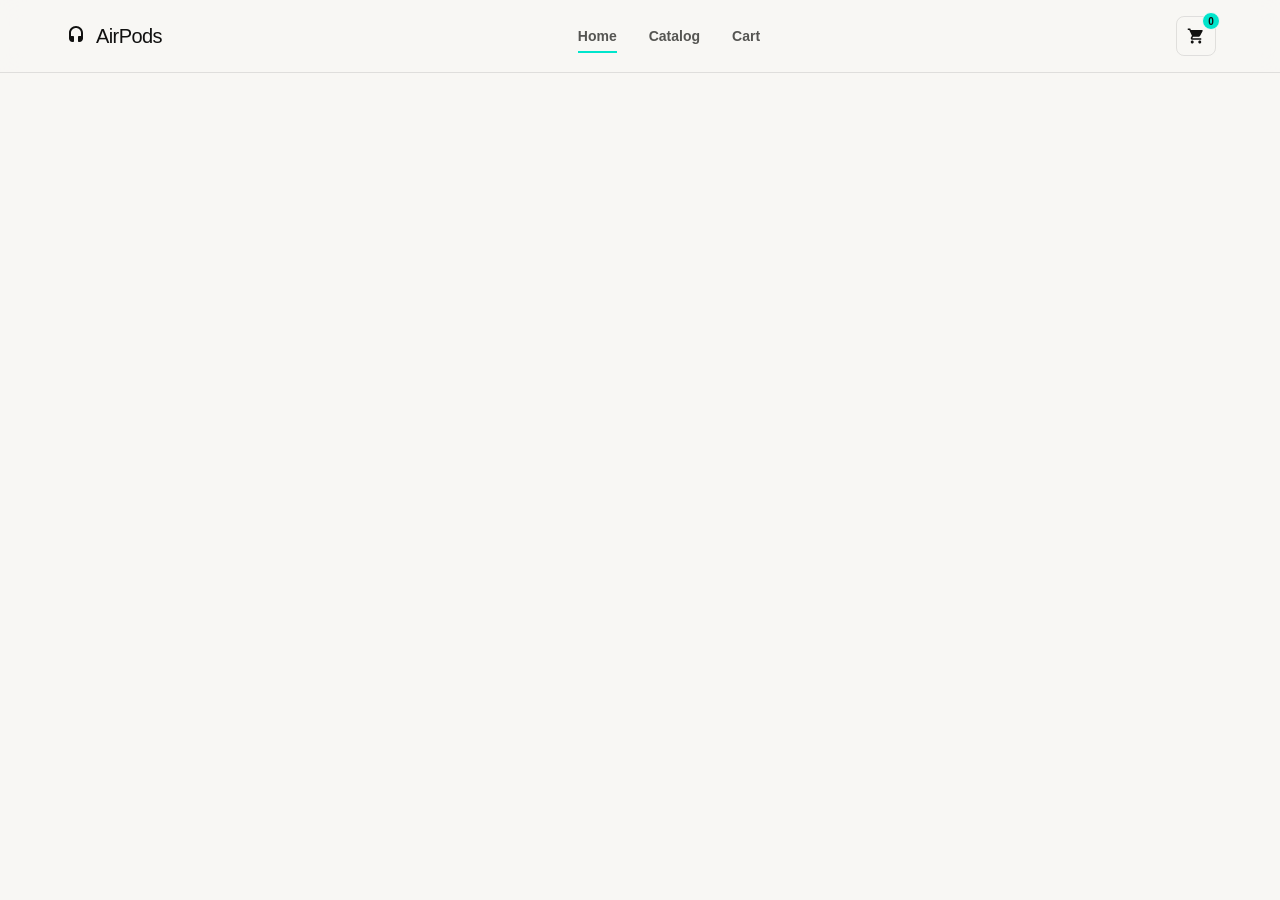
==== commit 77bbf7f1: "feat: sticky navbar with cart badge" ====
--- a/index.html
+++ b/index.html
@@ -8,7 +8,41 @@
   <link rel="stylesheet" href="css/main.css">
 </head>
 <body>
-  
+  <header>
+    <div class="nav-container">
+      <a href="index.html" class="logo">
+        <svg class="logo-icon" viewBox="0 0 24 24" xmlns="http://www.w3.org/2000/svg">
+          <path d="M12 2C8.13 2 5 5.13 5 9v5.5c0 1.93 1.57 3.5 3.5 3.5H9c.55 0 1-.45 1-1v-4c0-.55-.45-1-1-1H7v-3c0-2.76 2.24-5 5-5s5 2.24 5 5v3h-2c-.55 0-1 .45-1 1v4c0 .55.45 1 1 1h.5c1.93 0 3.5-1.57 3.5-3.5V9c0-3.87-3.13-7-7-7z"/>
+        </svg>
+        <span>AirPods</span>
+      </a>
+
+      <nav class="nav-links">
+        <a href="index.html" class="nav-link active">Home</a>
+        <a href="products.html" class="nav-link">Catalog</a>
+        <a href="cart.html" class="nav-link">Cart</a>
+      </nav>
+
+      <div class="nav-actions">
+        <button class="cart-btn" id="nav-cart-btn" aria-label="Open shopping cart">
+          <svg viewBox="0 0 24 24" xmlns="http://www.w3.org/2000/svg">
+            <path d="M7 18c-1.1 0-1.99.9-1.99 2S5.9 22 7 22s2-.9 2-2-.9-2-2-2zM1 2v2h2l3.6 7.59-1.35 2.45c-.16.28-.25.61-.25.96 0 1.1.9 2 2 2h12v-2H7.42c-.14 0-.25-.11-.25-.25l.03-.12.9-1.63h7.45c.75 0 1.41-.41 1.75-1.03l3.58-6.49c.08-.14.12-.31.12-.48 0-.55-.45-1-1-1H5.21l-.94-2H1zm16 16c-1.1 0-1.99.9-1.99 2s.89 2 1.99 2 2-.9 2-2-.9-2-2-2z"/>
+          </svg>
+          <span class="cart-badge" id="cart-badge-count">0</span>
+        </button>
+        <button class="menu-toggle" id="mobile-menu-toggle" aria-label="Toggle navigation menu">
+          <svg viewBox="0 0 24 24" xmlns="http://www.w3.org/2000/svg">
+            <path d="M3 18h18v-2H3v2zm0-5h18v-2H3v2zm0-7v2h18V6H3z"/>
+          </svg>
+        </button>
+      </div>
+    </div>
+  </header>
+
+  <main>
+    <!-- Content starts here -->
+  </main>
+
   <script src="js/cart.js"></script>
   <script src="js/products.js"></script>
   <script src="js/filters.js"></script>
--- a/css/main.css
+++ b/css/main.css
@@ -41,8 +41,48 @@
   margin-bottom: 8px;
 }
 
-/* Focus styling */
-*:focus-visible {
-  outline: 2px solid var(--accent);
-  outline-offset: 4px;
+/* Buttons
+   Rule: transparent bg, 1.5px border, hover fills solid
+*/
+.btn {
+  display: inline-flex;
+  align-items: center;
+  justify-content: center;
+  gap: 8px;
+  background-color: transparent;
+  border: 1.5px solid var(--ink);
+  color: var(--ink);
+  padding: 12px 24px;
+  font-size: 14px;
+  font-weight: 800;
+  border-radius: var(--radius-sm);
+  transition: background-color 0.2s ease, color 0.2s ease, border-color 0.2s ease;
+  text-transform: none;
+  letter-spacing: -0.01em;
 }
+
+.btn:hover {
+  background-color: var(--ink);
+  color: var(--white);
+}
+
+.btn-accent {
+  border-color: var(--accent);
+}
+
+.btn-accent:hover {
+  background-color: var(--accent);
+  color: var(--ink);
+}
+
+.btn-secondary {
+  border-color: var(--border);
+  color: var(--ink2);
+}
+
+.btn-secondary:hover {
+  border-color: var(--ink);
+  background-color: var(--ink);
+  color: var(--white);
+}
+
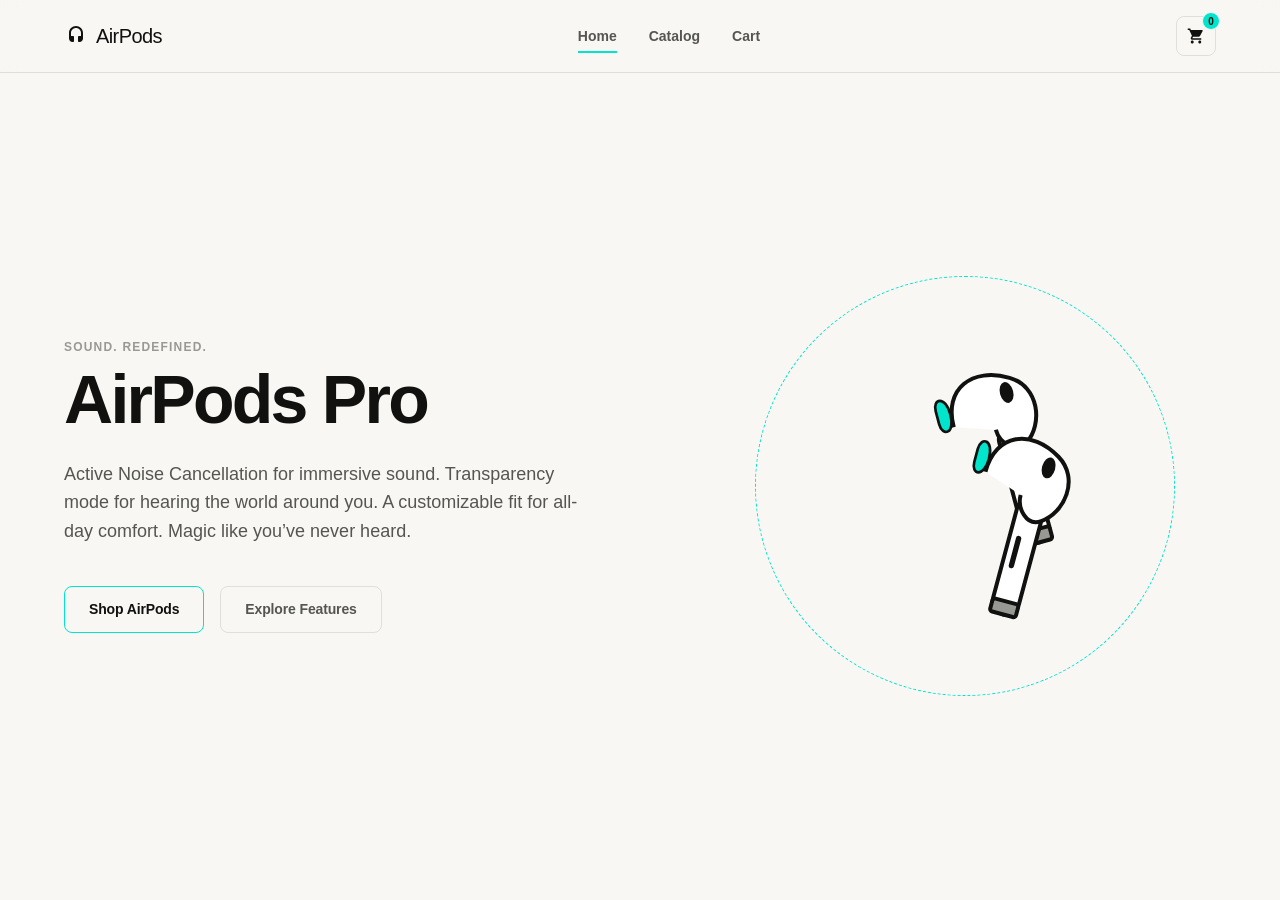
==== commit ab63790d: "feat: hero section with floating AirPods animation" ====
--- a/index.html
+++ b/index.html
@@ -40,7 +40,44 @@
   </header>
 
   <main>
-    <!-- Content starts here -->
+    <section class="hero">
+      <div class="hero-content">
+        <div class="eyebrow hero-eyebrow">Sound. Redefined.</div>
+        <h1>AirPods Pro</h1>
+        <p class="hero-subtext">Active Noise Cancellation for immersive sound. Transparency mode for hearing the world around you. A customizable fit for all-day comfort. Magic like you’ve never heard.</p>
+        <div class="hero-actions">
+          <a href="#catalog" class="btn btn-accent">Shop AirPods</a>
+          <a href="#features" class="btn btn-secondary">Explore Features</a>
+        </div>
+      </div>
+      <div class="hero-visual">
+        <div class="badge-ring-container">
+          <div class="badge-ring"></div>
+        </div>
+        <div class="floating-airpods">
+          <svg class="airpods-svg" viewBox="0 0 200 240" fill="none" xmlns="http://www.w3.org/2000/svg" style="width: 100%; height: 100%;">
+            <!-- Left AirPod -->
+            <g transform="translate(30, 20) rotate(-15)">
+              <rect x="75" y="80" width="20" height="90" rx="10" fill="#FFFFFF" stroke="#111110" stroke-width="3"/>
+              <rect x="75" y="160" width="20" height="10" rx="2" fill="#999994" stroke="#111110" stroke-width="3"/>
+              <path d="M45 70C45 40 70 30 95 45C115 57 110 85 95 95C85 102 75 90 75 80" fill="#FFFFFF" stroke="#111110" stroke-width="3"/>
+              <path d="M35 55C35 45 45 45 45 60C45 75 35 75 35 65Z" fill="#00E5CC" stroke="#111110" stroke-width="2"/>
+              <ellipse cx="90" cy="55" rx="5" ry="8" fill="#111110"/>
+              <rect x="80" y="110" width="4" height="25" rx="2" fill="#111110"/>
+            </g>
+            <!-- Right AirPod -->
+            <g transform="translate(90, 30) rotate(15)">
+              <rect x="75" y="80" width="20" height="90" rx="10" fill="#FFFFFF" stroke="#111110" stroke-width="3"/>
+              <rect x="75" y="160" width="20" height="10" rx="2" fill="#999994" stroke="#111110" stroke-width="3"/>
+              <path d="M45 70C45 40 70 30 95 45C115 57 110 85 95 95C85 102 75 90 75 80" fill="#FFFFFF" stroke="#111110" stroke-width="3"/>
+              <path d="M35 55C35 45 45 45 45 60C45 75 35 75 35 65Z" fill="#00E5CC" stroke="#111110" stroke-width="2"/>
+              <ellipse cx="90" cy="55" rx="5" ry="8" fill="#111110"/>
+              <rect x="80" y="110" width="4" height="25" rx="2" fill="#111110"/>
+            </g>
+          </svg>
+        </div>
+      </div>
+    </section>
   </main>
 
   <script src="js/cart.js"></script>
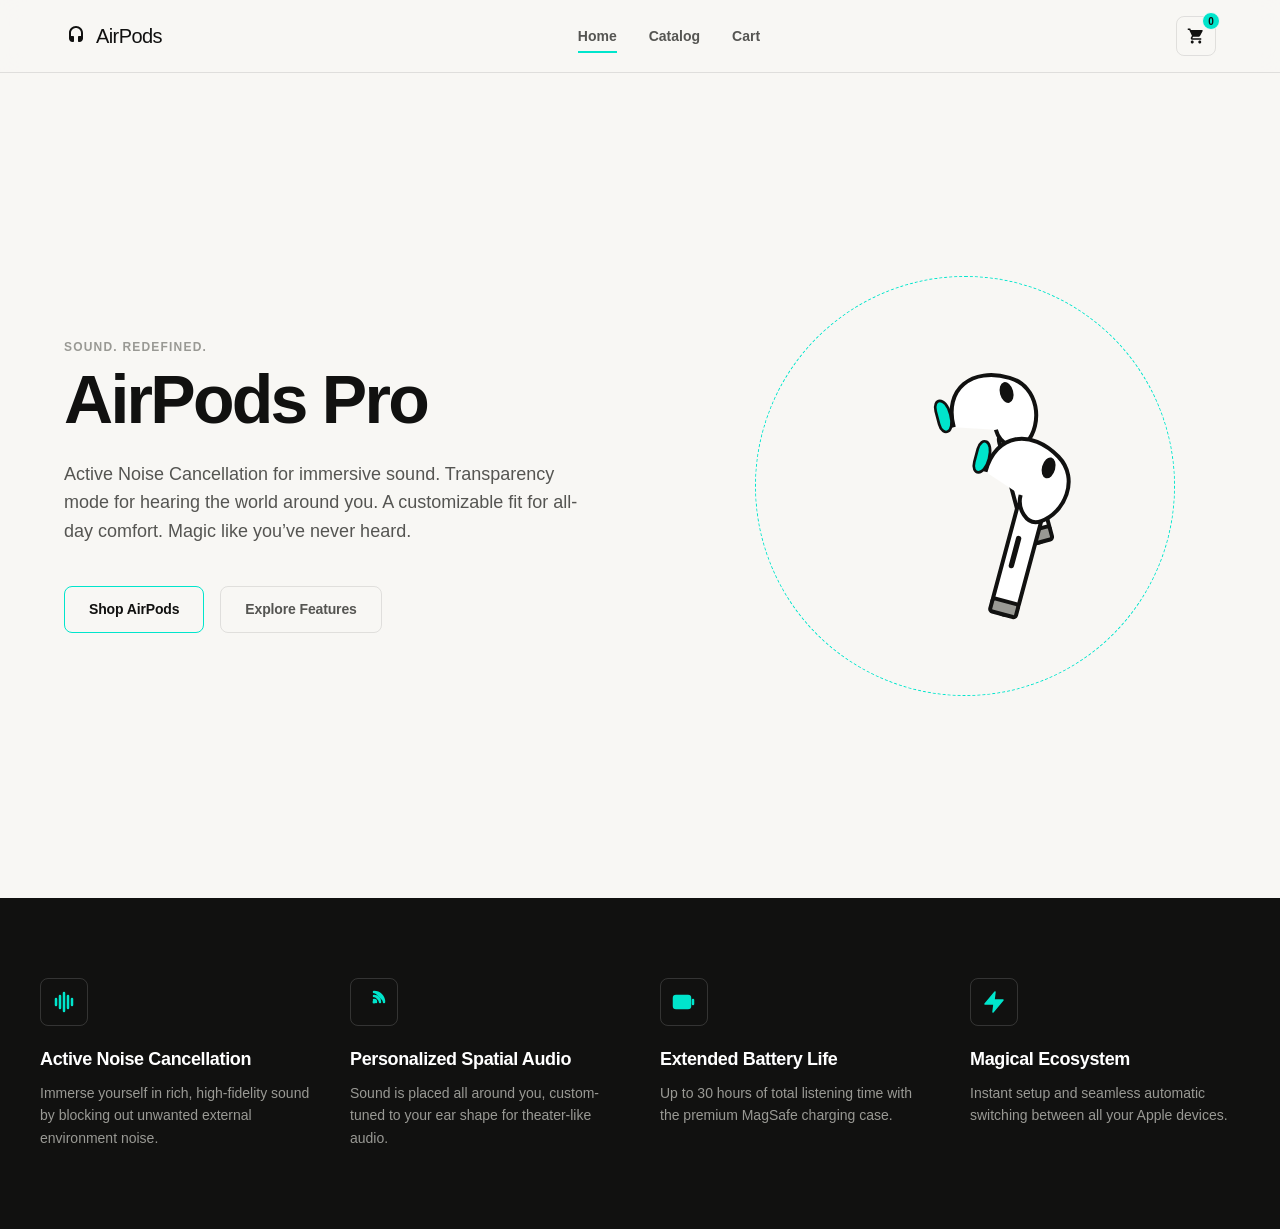
==== commit f8da94d7: "feat: features strip dark section" ====
--- a/index.html
+++ b/index.html
@@ -78,6 +78,55 @@
         </div>
       </div>
     </section>
+
+    <section class="features-strip" id="features">
+      <div class="features-container">
+        <!-- Feature 1 -->
+        <div class="feature-card">
+          <div class="feature-icon-wrapper">
+            <svg viewBox="0 0 24 24" fill="none" xmlns="http://www.w3.org/2000/svg">
+              <path d="M12 3v18M8 6v12M4 9v6M16 6v12M20 9v6" stroke="currentColor" stroke-width="2.5" stroke-linecap="round"/>
+            </svg>
+          </div>
+          <h3>Active Noise Cancellation</h3>
+          <p>Immerse yourself in rich, high-fidelity sound by blocking out unwanted external environment noise.</p>
+        </div>
+        <!-- Feature 2 -->
+        <div class="feature-card">
+          <div class="feature-icon-wrapper">
+            <svg viewBox="0 0 24 24" fill="none" xmlns="http://www.w3.org/2000/svg">
+              <path d="M12 2C17.5228 2 22 6.47715 22 12M12 6C15.3137 6 18 8.68629 18 12M12 10C13.1046 10 14 10.8954 14 12" stroke="currentColor" stroke-width="2.5" stroke-linecap="round"/>
+              <circle cx="12" cy="12" r="1.5" fill="currentColor"/>
+            </svg>
+          </div>
+          <h3>Personalized Spatial Audio</h3>
+          <p>Sound is placed all around you, custom-tuned to your ear shape for theater-like audio.</p>
+        </div>
+        <!-- Feature 3 -->
+        <div class="feature-card">
+          <div class="feature-icon-wrapper">
+            <svg viewBox="0 0 24 24" fill="none" xmlns="http://www.w3.org/2000/svg">
+              <rect x="2" y="6" width="16" height="12" rx="2" stroke="currentColor" stroke-width="2.5"/>
+              <path d="M21 10V14" stroke="currentColor" stroke-width="2.5" stroke-linecap="round"/>
+              <path d="M6 10V14" stroke="currentColor" stroke-width="2" stroke-linecap="round"/>
+              <path d="M10 10V14" stroke="currentColor" stroke-width="2" stroke-linecap="round"/>
+            </svg>
+          </div>
+          <h3>Extended Battery Life</h3>
+          <p>Up to 30 hours of total listening time with the premium MagSafe charging case.</p>
+        </div>
+        <!-- Feature 4 -->
+        <div class="feature-card">
+          <div class="feature-icon-wrapper">
+            <svg viewBox="0 0 24 24" fill="none" xmlns="http://www.w3.org/2000/svg">
+              <path d="M13 2L3 14H12L11 22L21 10H12L13 2Z" fill="currentColor" stroke="currentColor" stroke-width="1.5" stroke-linejoin="round"/>
+            </svg>
+          </div>
+          <h3>Magical Ecosystem</h3>
+          <p>Instant setup and seamless automatic switching between all your Apple devices.</p>
+        </div>
+      </div>
+    </section>
   </main>
 
   <script src="js/cart.js"></script>
--- a/css/main.css
+++ b/css/main.css
@@ -86,3 +86,59 @@
   color: var(--white);
 }
 
+/* Features Strip (Dark Section) */
+.features-strip {
+  background-color: var(--ink);
+  color: var(--white);
+  padding: 80px 24px;
+  position: relative;
+  z-index: 1;
+}
+
+.features-container {
+  max-width: 1200px;
+  margin: 0 auto;
+  display: grid;
+  grid-template-columns: repeat(4, 1fr);
+  gap: 40px;
+}
+
+.feature-card {
+  display: flex;
+  flex-direction: column;
+  align-items: flex-start;
+}
+
+.feature-icon-wrapper {
+  width: 48px;
+  height: 48px;
+  border-radius: var(--radius-sm);
+  border: 1.5px solid rgba(255, 255, 255, 0.15);
+  display: flex;
+  align-items: center;
+  justify-content: center;
+  color: var(--accent);
+  margin-bottom: 24px;
+}
+
+.feature-icon-wrapper svg {
+  width: 24px;
+  height: 24px;
+  fill: currentColor;
+}
+
+.feature-card h3 {
+  font-size: 18px;
+  font-weight: 800;
+  color: var(--white);
+  margin-bottom: 12px;
+  letter-spacing: -0.02em;
+}
+
+.feature-card p {
+  font-size: 14px;
+  line-height: 1.6;
+  color: var(--ink3);
+}
+
+
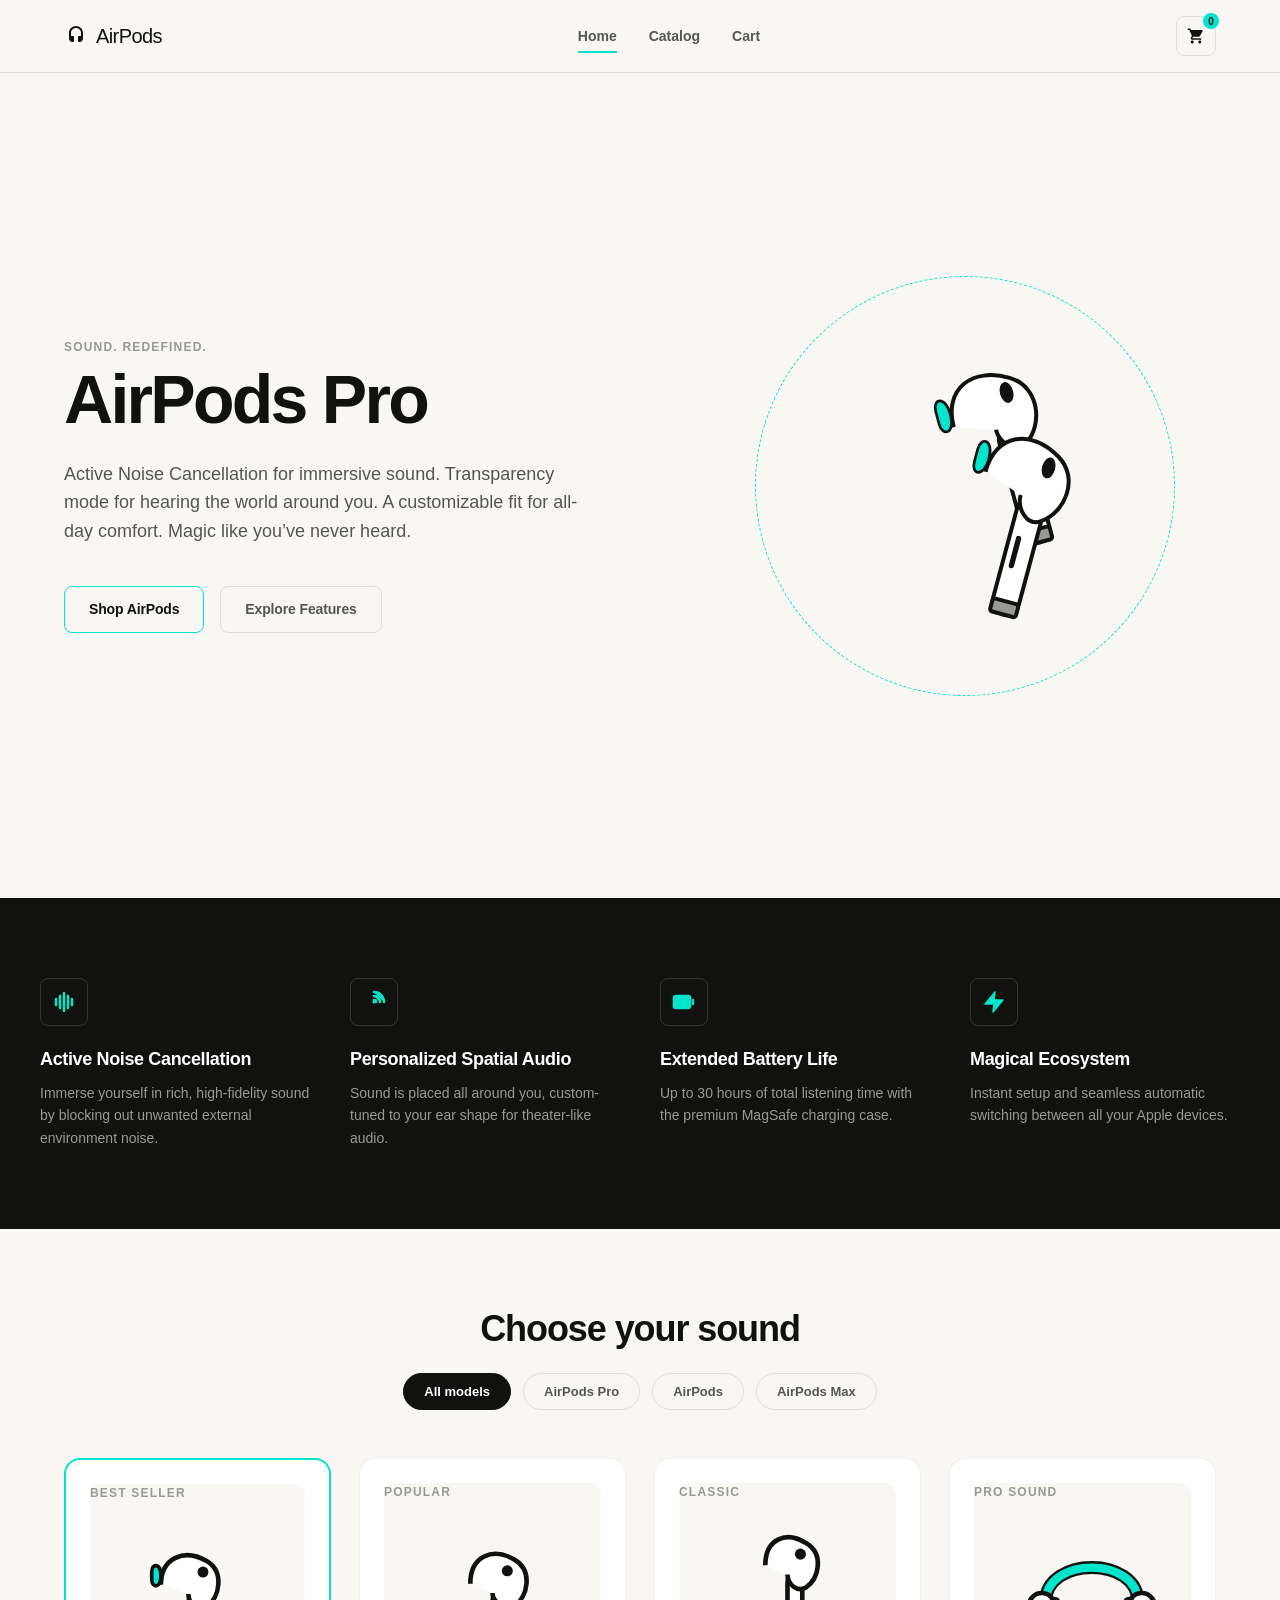
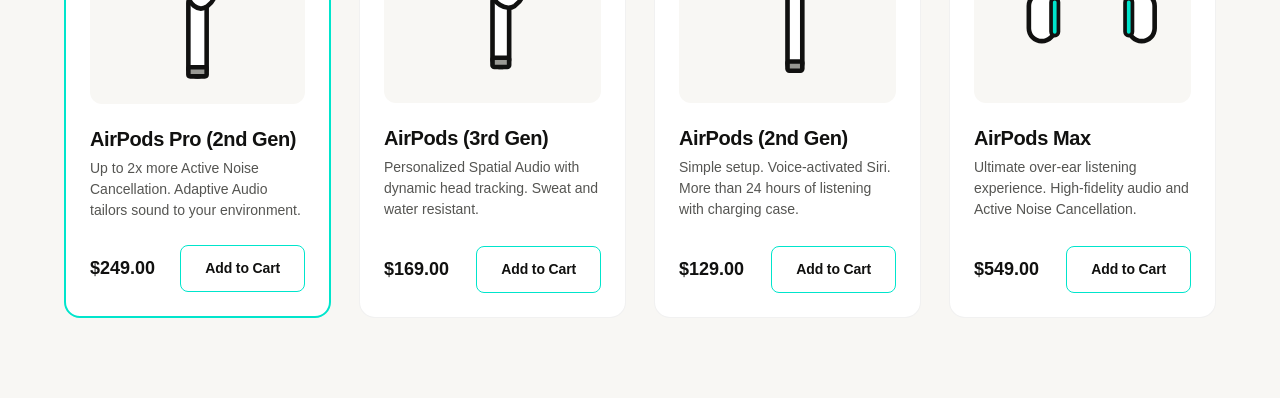
==== commit 0b344113: "feat: product card grid with filter chips" ====
--- a/index.html
+++ b/index.html
@@ -127,6 +127,21 @@
         </div>
       </div>
     </section>
+
+    <section class="catalog-section" id="catalog">
+      <div class="catalog-header">
+        <h2>Choose your sound</h2>
+        <div class="filter-chips">
+          <button class="filter-chip active" data-category="all">All models</button>
+          <button class="filter-chip" data-category="airpods-pro">AirPods Pro</button>
+          <button class="filter-chip" data-category="airpods">AirPods</button>
+          <button class="filter-chip" data-category="airpods-max">AirPods Max</button>
+        </div>
+      </div>
+      <div class="products-grid" id="products-grid">
+        <!-- Products rendered dynamically by products.js and filters.js -->
+      </div>
+    </section>
   </main>
 
   <script src="js/cart.js"></script>
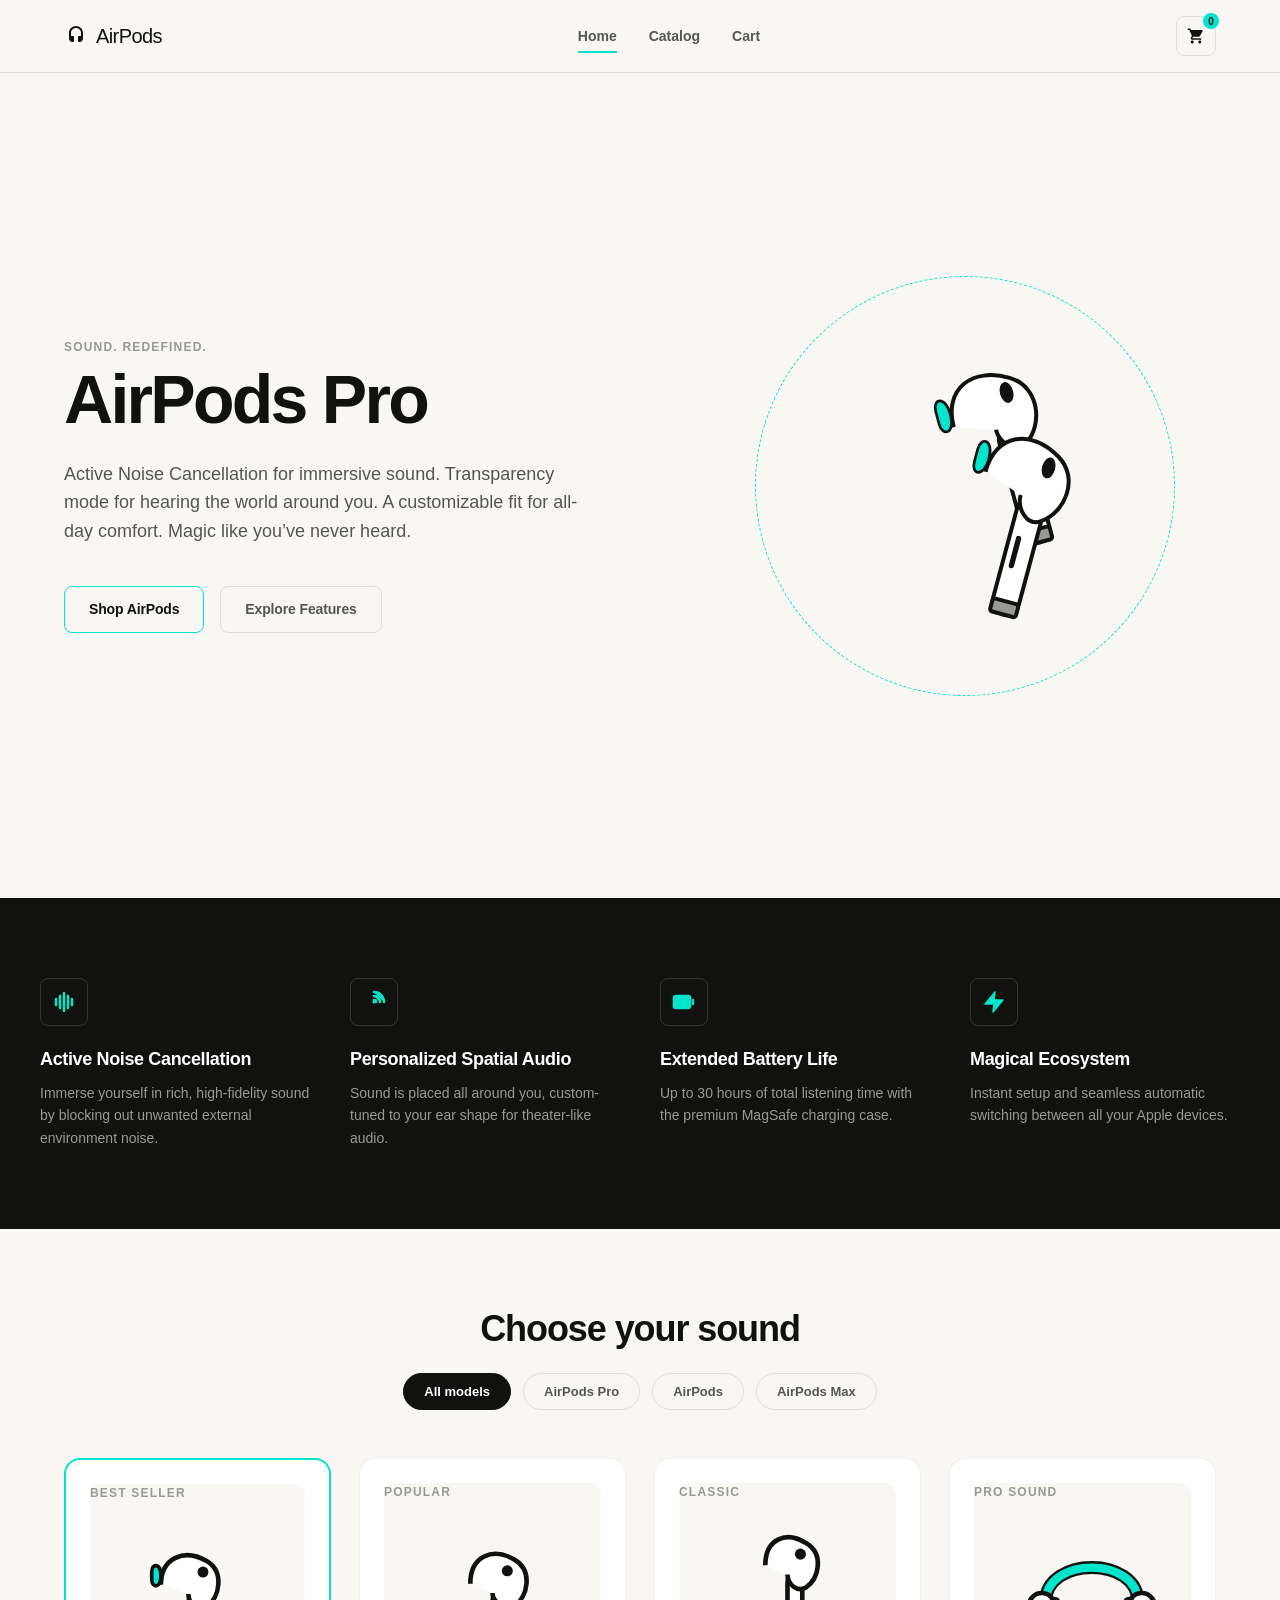
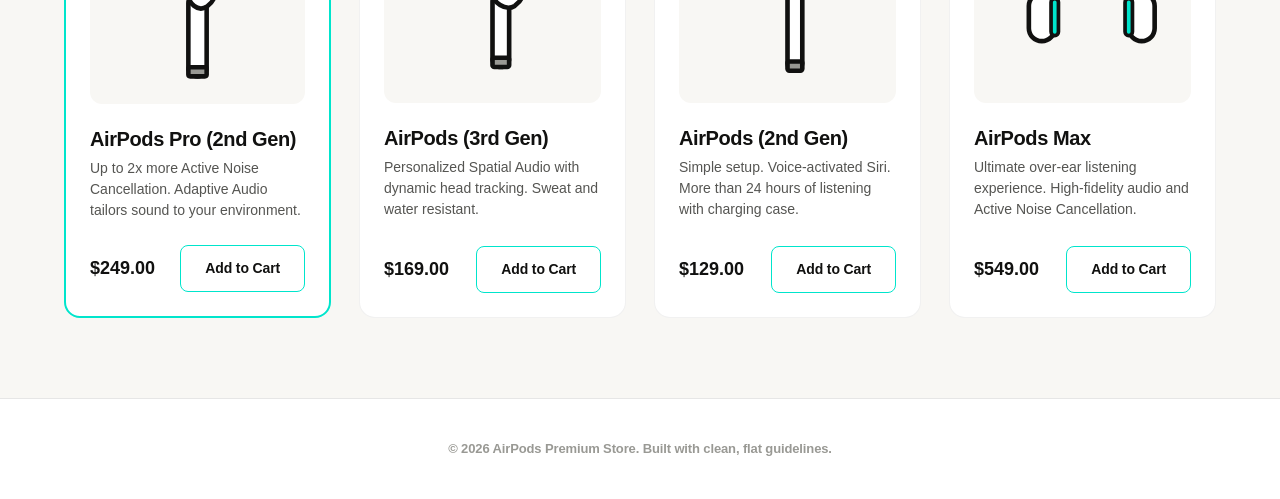
==== commit 3a2bf566: "feat: cart drawer with overlay and transitions" ====
--- a/index.html
+++ b/index.html
@@ -144,6 +144,48 @@
     </section>
   </main>
 
+  <!-- Cart Drawer Overlay -->
+  <div class="cart-overlay" id="cart-overlay"></div>
+
+  <!-- Cart Drawer -->
+  <aside class="cart-drawer" id="cart-drawer">
+    <div class="cart-header">
+      <h3>Your bag</h3>
+      <button class="close-cart-btn" id="close-cart-btn" aria-label="Close cart drawer">
+        <svg viewBox="0 0 24 24" xmlns="http://www.w3.org/2000/svg">
+          <path d="M19 6.41L17.59 5 12 10.59 6.41 5 5 6.41 10.59 12 5 17.59 6.41 19 12 13.41 17.59 19 19 17.59 13.41 12z"/>
+        </svg>
+      </button>
+    </div>
+    
+    <div class="cart-items-container" id="cart-items-container">
+      <div class="cart-empty-message">
+        <svg viewBox="0 0 24 24" xmlns="http://www.w3.org/2000/svg">
+          <path d="M7 18c-1.1 0-1.99.9-1.99 2S5.9 22 7 22s2-.9 2-2-.9-2-2-2zM1 2v2h2l3.6 7.59-1.35 2.45c-.16.28-.25.61-.25.96 0 1.1.9 2 2 2h12v-2H7.42c-.14 0-.25-.11-.25-.25l.03-.12.9-1.63h7.45c.75 0 1.41-.41 1.75-1.03l3.58-6.49c.08-.14.12-.31.12-.48 0-.55-.45-1-1-1H5.21l-.94-2H1zm16 16c-1.1 0-1.99.9-1.99 2s.89 2 1.99 2 2-.9 2-2-.9-2-2-2z"/>
+        </svg>
+        <p>Your shopping bag is empty</p>
+      </div>
+    </div>
+
+    <div class="cart-footer">
+      <div class="cart-subtotal-row">
+        <span class="cart-subtotal-label">Subtotal</span>
+        <span class="cart-subtotal-val" id="cart-subtotal-val">$0.00</span>
+      </div>
+      <button class="btn btn-accent checkout-btn" id="cart-checkout-btn">Checkout</button>
+    </div>
+  </aside>
+
+  <!-- Toast Notification Container -->
+  <div id="toast-container"></div>
+
+  <!-- Footer -->
+  <footer>
+    <div class="footer-container">
+      <p>&copy; 2026 AirPods Premium Store. Built with clean, flat guidelines.</p>
+    </div>
+  </footer>
+
   <script src="js/cart.js"></script>
   <script src="js/products.js"></script>
   <script src="js/filters.js"></script>
--- a/css/main.css
+++ b/css/main.css
@@ -141,4 +141,33 @@
   color: var(--ink3);
 }
 
+/* Footer Styling */
+footer {
+  border-top: 1.5px solid var(--border);
+  padding: 40px 24px;
+  text-align: center;
+  background-color: var(--white);
+  margin-top: auto;
+}
 
+.footer-container p {
+  font-size: 13px;
+  color: var(--ink3);
+  font-weight: 700;
+  letter-spacing: -0.01em;
+}
+
+/* Toast Notification Container */
+#toast-container {
+  position: fixed;
+  bottom: 24px;
+  right: 24px;
+  z-index: 2000;
+  display: flex;
+  flex-direction: column;
+  gap: 12px;
+  pointer-events: none;
+}
+
+
+
